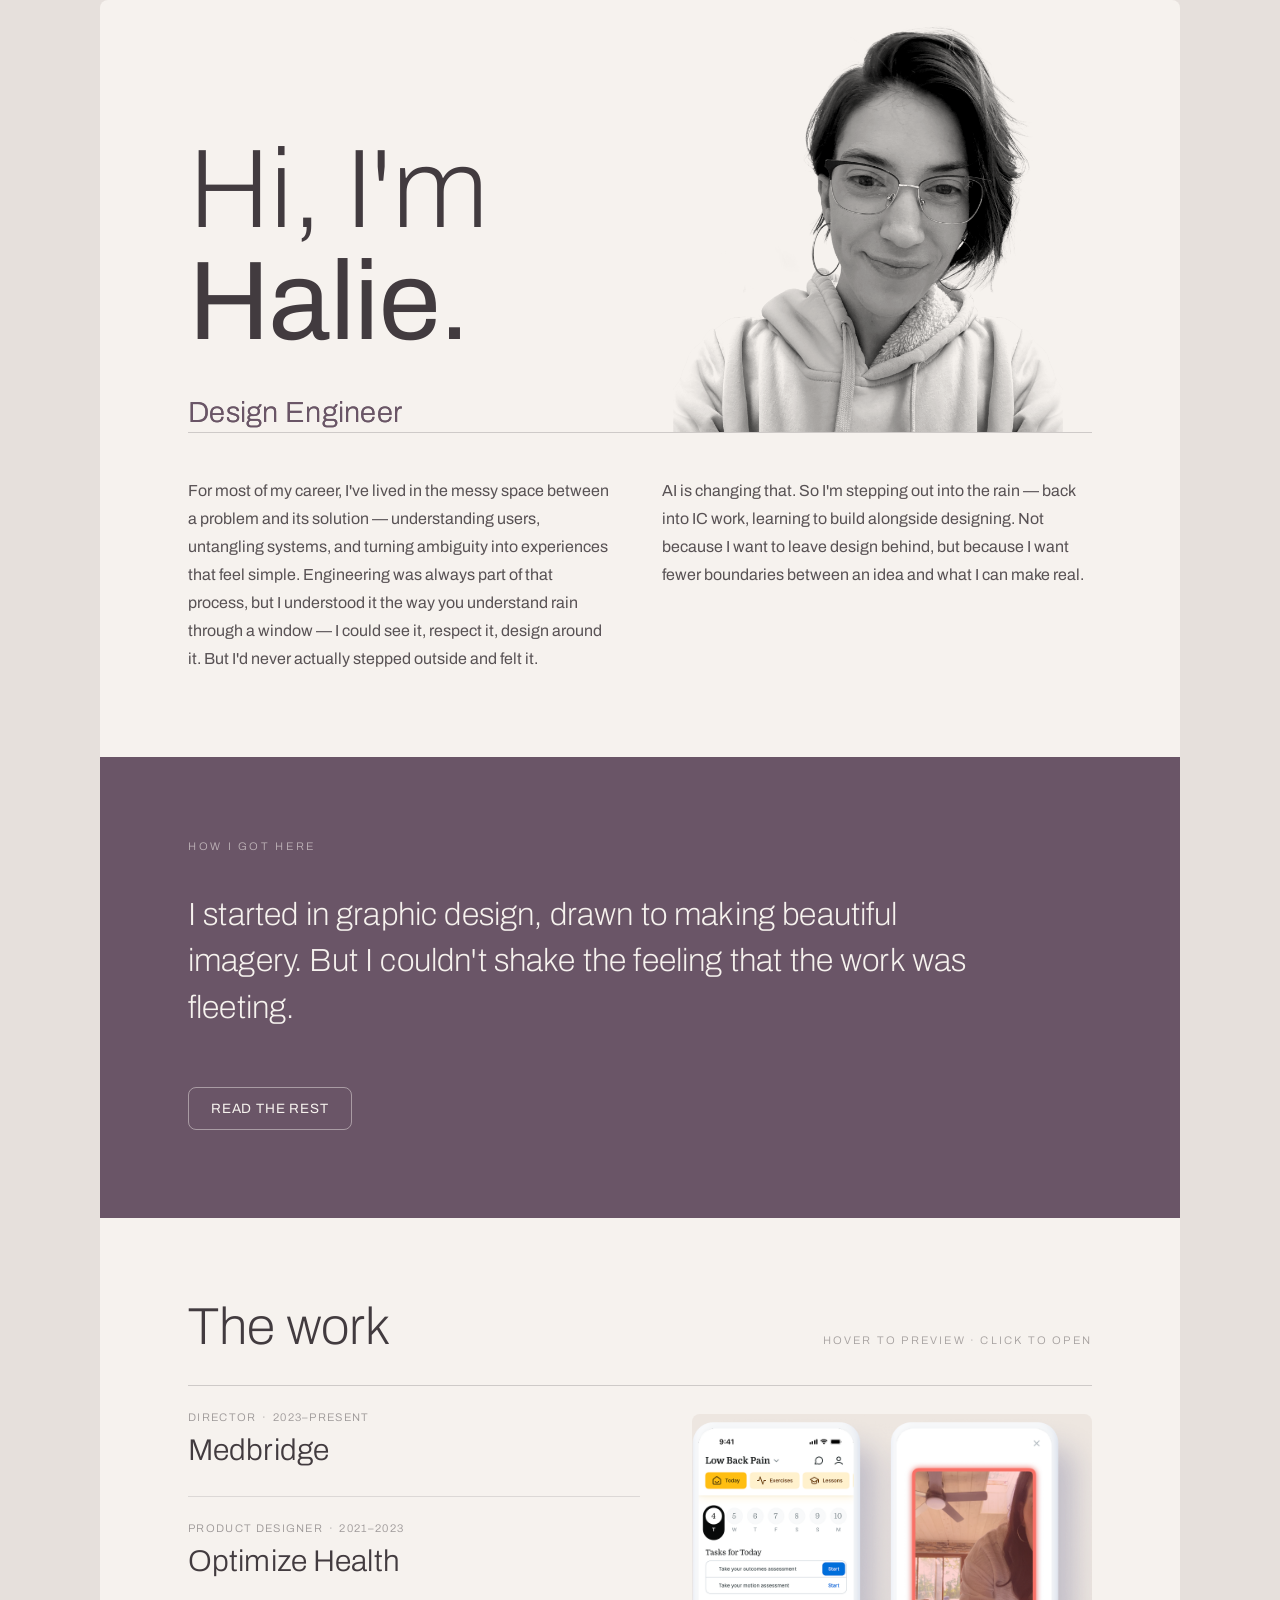
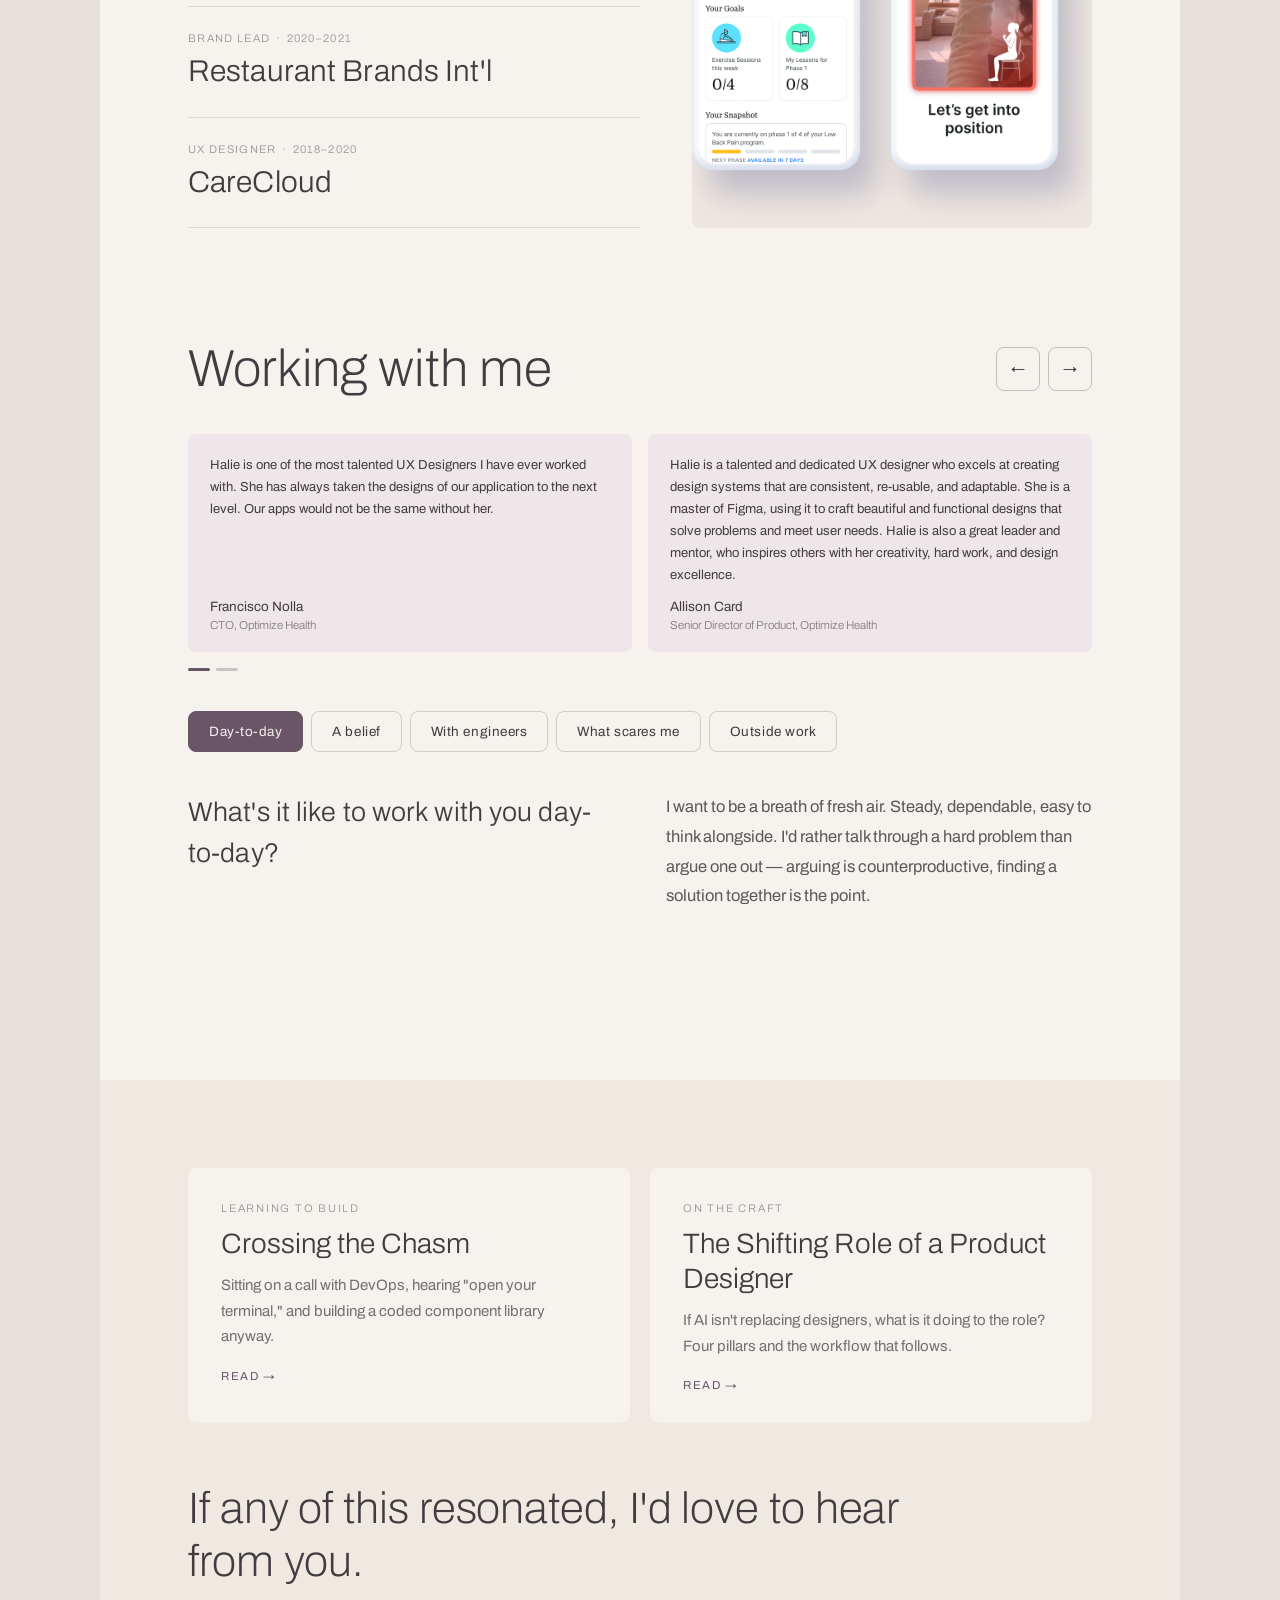
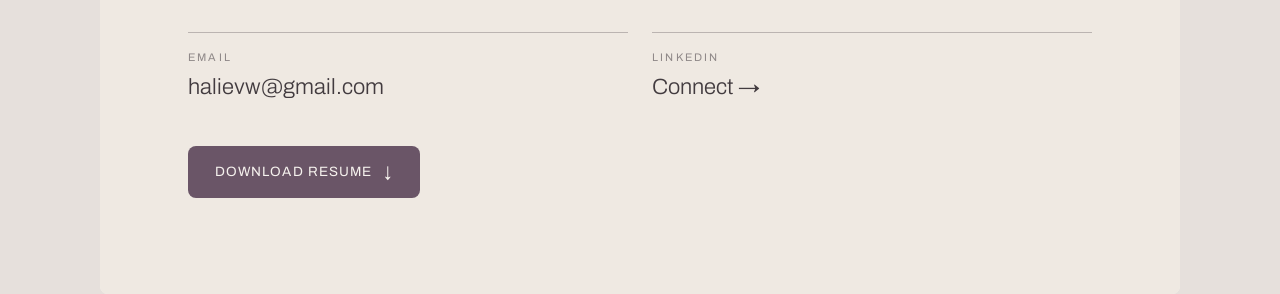
==== index.html @ 2b143201 "Break the work-row years onto their own line where the column is tight Between roughly 740px and 840" ====
<!DOCTYPE html>
<html lang="en">
<head>
<meta charset="utf-8">
<meta name="viewport" content="width=device-width, initial-scale=1">
<title>Halie — Product Designer</title>
<link rel="stylesheet" href="styles.css?v=202609011308">
<style>
@keyframes gSlice{0%{clip-path:inset(0 0 84% 0);transform:translateX(-5px)}20%{clip-path:inset(26% 0 52% 0);transform:translateX(6px)}40%{clip-path:inset(58% 0 20% 0);transform:translateX(-7px)}60%{clip-path:inset(10% 0 72% 0);transform:translateX(4px)}80%{clip-path:inset(76% 0 2% 0);transform:translateX(-3px)}100%{clip-path:inset(0 0 0 0);transform:none}}
@keyframes gGhostA{0%,100%{transform:translate(0,0);clip-path:inset(0 0 0 0)}25%{transform:translate(-4px,-2px);clip-path:inset(0 0 62% 0)}50%{transform:translate(3px,1px);clip-path:inset(44% 0 26% 0)}75%{transform:translate(-2px,2px);clip-path:inset(70% 0 0 0)}}
@keyframes gGhostB{0%,100%{transform:translate(0,0);clip-path:inset(0 0 0 0)}25%{transform:translate(4px,2px);clip-path:inset(56% 0 8% 0)}50%{transform:translate(-3px,-1px);clip-path:inset(6% 0 66% 0)}75%{transform:translate(2px,-2px);clip-path:inset(32% 0 40% 0)}}
@keyframes gFlick{0%,100%{opacity:1}40%{opacity:.45}52%{opacity:1}68%{opacity:.7}}

.glitch { position: relative; display: inline-block; font-size: 29px; line-height: 1.3; letter-spacing: .01em; font-weight: 300; color: var(--plum); }
.glitch .base { position: relative; z-index: 2; display: inline-block; }
.glitch .ghost {
  position: absolute; left: 0; top: 0; z-index: 1;
  pointer-events: none; mix-blend-mode: multiply; opacity: 0;
}
.glitch .ghost-a { color: #c4a7b6; }
.glitch .ghost-b { color: #93a49c; }
.glitch.on .base { animation: gSlice .26s steps(5, end) 3, gFlick .2s steps(3, end) 4; }
.glitch.on .ghost-a { opacity: .95; animation: gGhostA .16s steps(2, end) 5; }
.glitch.on .ghost-b { opacity: .9; animation: gGhostB .19s steps(2, end) 4; }

/* Gradient reveal. The mask is a tall strip: opaque down to (mask height
   − 200px), then feathering to transparent over its last 200px. It starts
   entirely above the box and slides down, so its trailing soft edge sweeps
   through the copy — the first line clears while the last is still dissolving.

   mask-image is never transitioned (it is a discrete property and would snap
   on frame one, collapsing this back to a plain fade). Only mask-position
   animates, in pixels — percentage offsets resolve against
   (box size − mask size), which is negative here and inverts the sweep.

   homepage.js sets mask-size and both mask-position endpoints from the
   measured content height, so max-height lands on the real height and the
   feather clears the last line exactly as the box stops growing. That
   measurement is what keeps this correct on mobile, where the same copy runs
   more than twice as tall. */
.collapse {
  overflow: hidden;
  max-height: 0;
  -webkit-mask-image: linear-gradient(180deg, #000 0px, #000 calc(100% - 200px), transparent 100%);
          mask-image: linear-gradient(180deg, #000 0px, #000 calc(100% - 200px), transparent 100%);
  -webkit-mask-repeat: no-repeat;
          mask-repeat: no-repeat;
  -webkit-mask-size: 100% 700px;
          mask-size: 100% 700px;
  -webkit-mask-position: 0 -700px;
          mask-position: 0 -700px;
  transition: max-height .45s cubic-bezier(.45, 0, .55, 1),
              -webkit-mask-position .45s cubic-bezier(.45, 0, .55, 1),
                      mask-position .45s cubic-bezier(.45, 0, .55, 1);
}
.collapse.open {
  transition: max-height .7s cubic-bezier(.45, 0, .55, 1),
              -webkit-mask-position .7s cubic-bezier(.45, 0, .55, 1),
                      mask-position .7s cubic-bezier(.45, 0, .55, 1);
}
@media (prefers-reduced-motion: reduce) {
  .collapse, .collapse.open { transition-duration: 1ms; }
}

/* ── Hero ──────────────────────────────────────────────────────────────── */
.hero {
  display: grid;
  grid-template-columns: 1fr 430px;
  gap: 40px;
  align-items: end;
  padding: 0 90px 0 var(--gutter);
}
.hero-copy { padding: 72px 0 0; }
.hero-title {
  margin: 0;
  font-size: 112px;
  line-height: 1;
  letter-spacing: -.005em;
  font-weight: 200;
  color: var(--charcoal);
}
.hero-title span { font-weight: 400; }
.hero-sub { margin: 36px 0 0; min-height: 38px; }
.hero-portrait { width: 100%; height: auto; mix-blend-mode: multiply; }

.gutter { padding: 0 var(--gutter); }

.intro-cols {
  display: grid;
  grid-template-columns: 1fr 1fr;
  gap: 48px;
  max-width: 900px;
  padding: 44px 0 84px;
}
.intro-cols p { margin: 0; font-size: 16px; line-height: 1.75; color: rgba(66, 59, 63, .88); }

/* ── Sections ──────────────────────────────────────────────────────────── */
.sect { padding: 80px var(--gutter) 88px; }
.sect--qa { padding: 24px var(--gutter) 88px; }

.panel-plum { background: var(--plum); padding: 84px var(--gutter) 88px; }
.eyebrow-light {
  font: 300 11px/1 Archivo, sans-serif;
  letter-spacing: .24em;
  text-transform: uppercase;
  color: rgba(246, 242, 238, .6);
  margin-bottom: 40px;
}
.panel-lede {
  margin: 0 0 30px; max-width: 25em;
  font-size: 32px; line-height: 1.45; letter-spacing: .005em;
  font-weight: 200; color: var(--oat);
}
.panel-body { margin: 0 0 18px; max-width: 44em; font-size: 16px; line-height: 1.8; color: rgba(246, 242, 238, .8); }
.panel-body:last-child { margin-bottom: 0; }

.btn-outline-light {
  margin-top: 26px; padding: 13px 22px; border-radius: var(--radius);
  background: transparent; border: 1px solid rgba(246, 242, 238, .45);
  color: var(--oat); cursor: pointer; font-family: Archivo, sans-serif;
  font-weight: 400; font-size: 13.5px; letter-spacing: .06em; text-transform: uppercase;
}
.btn-outline-light:hover { background: var(--oat); color: var(--plum); border-color: var(--oat); }

.h2 { margin: 0; font-size: 52px; line-height: 1.1; letter-spacing: -.002em; font-weight: 200; color: var(--charcoal); }
.sect-head { display: flex; align-items: baseline; justify-content: space-between; gap: 16px; margin-bottom: 10px; }
.sect-head--mb36 { margin-bottom: 36px; align-items: center; }
.hint { font: 300 11px/1 Archivo, sans-serif; letter-spacing: .2em; text-transform: uppercase; color: rgba(66, 59, 63, .45); }

/* ── The work ──────────────────────────────────────────────────────────── */
/* minmax(0, …) on both tracks so neither refuses to shrink. With a plain
   1fr the left column floors at its content's minimum and shoves the fixed
   400px preview past the right gutter at tablet widths. */
.work-grid { display: grid; grid-template-columns: minmax(0, 1fr) minmax(0, 400px); gap: 52px; align-items: stretch; }
.work-row {
  display: flex; flex-direction: column; align-items: flex-start; gap: 9px;
  padding: 26px 0; border-bottom: 1px solid rgba(66, 59, 63, .14); text-decoration: none;
  transition: background .18s ease;
}
/* The nudge moves the text, not the box. padding-left relayouts the row,
   which can rewrap a name, change the list height, resize the stretched
   preview panel and re-crop its cover background — so the image appears to
   jump when only the text was meant to slide. transform is painted, not
   laid out, so nothing downstream can move. */
.work-row:hover, .work-row:focus-visible {
  background: var(--rose); border-radius: 8px;
  /* The 14%-opacity hairline vanishes once it is drawn along the bottom of a
     rose-filled, rounded box, so hovering would silently delete a rule and
     break the list's rhythm. Darkened just enough to survive the tint. */
  border-bottom-color: rgba(66, 59, 63, .3);
}
.work-row .meta, .work-row .name { transition: transform .18s ease; }
.work-row:hover .meta, .work-row:hover .name,
.work-row:focus-visible .meta, .work-row:focus-visible .name { transform: translateX(14px); }
.work-row .name { font-size: 30px; line-height: 1.25; letter-spacing: .004em; font-weight: 300; color: var(--charcoal); }
.work-row .meta {
  font: 300 11px/1 Archivo, sans-serif; letter-spacing: .12em; text-transform: uppercase;
  color: rgba(66, 59, 63, .5); white-space: nowrap;
}
/* Drawn rather than typed, so the two halves can be split onto separate lines
   without a stray middot ending up on one of them. */
.work-row .yr::before { content: '·'; padding: 0 .5em; }
/* Each row carries its own thumbnail for mobile, where there is no room for
   a shared hover panel. Desktop keeps the panel and hides these. */
.work-thumb { display: none; }
.work-preview-wrap { margin-top: 28px; display: flex; }
#work-preview { width: 100%; flex: 1 1 auto; border-radius: var(--radius); background: #ede6e0 center/cover no-repeat; }


/* ── Working with me ───────────────────────────────────────────────────── */
.quote-grid { display: grid; grid-template-columns: 1fr 1fr; gap: 16px; align-items: stretch; }
.quote-card {
  margin: 0; background: var(--rose); border-radius: var(--radius);
  padding: 20px 22px 18px; display: flex; flex-direction: column; gap: 12px; min-height: 150px;
}
.quote-card blockquote { margin: 0; flex: 1 1 auto; font-size: 13px; line-height: 1.7; color: var(--charcoal); }
.quote-card .qname { font-size: 13.5px; line-height: 1.4; color: var(--charcoal); }
.quote-card .qrole { font: 300 11.5px/1.5 Archivo, sans-serif; color: rgba(66, 59, 63, .62); }
.dots { display: flex; gap: 6px; margin-top: 16px; }
.dot {
  position: relative;
  width: 22px; height: 3px; border: 0; border-radius: 2px; cursor: pointer; padding: 0;
  background: rgba(66, 59, 63, .25); transition: background .2s ease;
}
.dot[aria-selected="true"] { background: var(--plum); }
/* The dot reads as a 3px pill but has to be tappable, so the hit area is
   expanded to the 44pt minimum without changing what is drawn. */
.dot::after {
  content: ''; position: absolute; left: 0; right: 0;
  top: 50%; transform: translateY(-50%); height: 44px;
}

.pill {
  flex: none; white-space: nowrap;
  padding: 12px 20px; border-radius: var(--radius); cursor: pointer;
  font-family: Archivo, sans-serif; font-weight: 400; font-size: 13.5px; letter-spacing: .04em;
  border: 1px solid rgba(66, 59, 63, .2); background: transparent; color: var(--charcoal);
  transition: all .2s ease;
}
.pill[aria-selected="true"] { border-color: var(--plum); background: var(--plum); color: var(--oat); }
.pill-row { display: flex; flex-wrap: wrap; gap: 8px; margin-bottom: 40px; }

/* min-height holds the section steady as answers of different lengths swap
   in. Without align-content:start the auto rows absorb that slack by
   stretching, which pads a variable amount of empty space under the question
   — the shorter the question, the bigger the gap. Pinning both axes to start
   keeps the headline-to-copy distance at exactly the row gap and lets the
   leftover space collect at the bottom instead. */
.qa-grid {
  display: grid; grid-template-columns: 1fr 1fr; gap: 52px; min-height: 200px;
  align-content: start; align-items: start;
}
.qa-question { margin: 0; font-size: 27px; line-height: 1.5; letter-spacing: .004em; font-weight: 300; color: var(--charcoal); }
.qa-answer { margin: 0; font-size: 16.5px; line-height: 1.8; color: rgba(66, 59, 63, .85); }
.qa-note { margin: 18px 0 0; font: 300 10.5px/1.5 Archivo, sans-serif; letter-spacing: .1em; text-transform: uppercase; color: rgba(66, 59, 63, .4); }

/* Tablet and below: a single quote, full width. Wider cards mean fewer
   lines per quote, so the section keeps less vertical space. */
@media (max-width: 1024px) {
  .quote-grid { grid-template-columns: 1fr; gap: 0; }
  .quote-card--second { display: none; }
  .work-grid { gap: 32px; }
}

/* The band where the two-column layout is still on but the left column has
   run out of room. Measured: the widest meta is a 217px nowrap string, and
   the list column drops to 212px at 820px wide and 132px at 740px — so the
   role and years spill out under the preview panel. The years move to their
   own line, and the preview gives up some width so the names stop being
   squeezed into a ribbon. */
@media (max-width: 900px) {
  .work-grid { grid-template-columns: minmax(0, 1fr) minmax(0, 280px); }
  .work-row .meta { display: flex; flex-direction: column; gap: 5px; }
  .work-row .yr::before { content: none; }
  .work-row .name { font-size: 26px; }
}

/* ── Mobile — 390pt target ─────────────────────────────────────────────── */
@media (max-width: 720px) {
  /* Hero type sits above the portrait and overlaps its top edge. The overlap
     is load-bearing for this layout, not decoration — hence the explicit
     stacking order, without which the positioned portrait would paint over
     the static type. The portrait cancels the gutter so it can run 78% wide
     off the right edge, as the design has it. */
  .hero { display: block; padding: 40px var(--gutter) 0; }
  .hero-copy { padding: 0; position: relative; z-index: 2; pointer-events: none; }
  .hero-title { font-size: 52px; line-height: 1.02; }
  .hero-sub { margin: 20px 0 0; min-height: 26px; }
  .glitch { font-size: 20px; }
  .hero-portrait-wrap {
    position: relative; z-index: 1;
    margin: -56px calc(-1 * var(--gutter)) 0;
  }
  .hero-portrait { width: 78%; margin-left: auto; }

  .intro-cols { display: flex; flex-direction: column; gap: 18px; padding: 28px 0 48px; max-width: none; }
  .intro-cols p { font-size: 15.5px; }

  .sect { padding: 48px var(--gutter) 52px; }
  .sect--qa { padding: 24px var(--gutter) 52px; }

  .panel-plum { padding: 48px var(--gutter) 52px; }
  .eyebrow-light { font-size: 10.5px; margin-bottom: 26px; }
  .panel-lede { font-size: 23px; margin-bottom: 24px; max-width: none; }
  .panel-body { font-size: 15px; margin-bottom: 16px; max-width: none; }
  .btn-outline-light { width: 100%; min-height: 48px; margin-top: 22px; font-size: 13px; }

  .h2 { font-size: 34px; }
  .sect-head { margin-bottom: 24px; align-items: center; }
  .hint { display: none; }

  /* One column, and every row carries its own thumbnail instead of the
     shared hover panel — there is no hover on a phone. */
  .work-grid { display: block; }
  .work-preview-wrap { display: none; }
  .work-row {
    display: block; padding: 20px 0;
    border-top: 1px solid rgba(66, 59, 63, .14); border-bottom: 0;
  }
  .work-row:last-child { border-bottom: 1px solid rgba(66, 59, 63, .14); }
  .work-row:hover, .work-row:focus-visible { border-radius: 0; }
  .work-row:hover .meta, .work-row:hover .name,
  .work-row:focus-visible .meta, .work-row:focus-visible .name { transform: none; }
  /* Full width again here, so the single line fits and is tidier. */
  .work-row .meta { display: block; font-size: 10.5px; letter-spacing: .14em; margin-bottom: 8px; }
  .work-row .yr::before { content: '·'; padding: 0 .5em; }
  .work-row .name { display: block; font-size: 24px; line-height: 1.2; margin-bottom: 14px; }
  .work-thumb { display: block; width: 100%; height: 150px; object-fit: cover; border-radius: var(--radius); }
  .work-thumb--contain { object-fit: contain; background: var(--oat-banner); }

  /* Stacked in the footer; no carousel now that the section header and its
     arrow pair are gone. */

  /* One quote at a time, four dots. */
  .quote-grid { grid-template-columns: 1fr; gap: 0; }
  .quote-card { padding: 22px 22px 20px; min-height: 190px; gap: 14px; }
  .quote-card blockquote { font-size: 13.5px; line-height: 1.75; }
  .quote-card .qname { font-size: 14px; }
  .quote-card .qrole { font-size: 12px; }
  .dots { margin-top: 14px; margin-bottom: 34px; }
  .dot { width: 20px; }

  /* Pills scroll horizontally rather than wrapping. */
  .pill-row {
    flex-wrap: nowrap; overflow-x: auto; padding-bottom: 4px; margin-bottom: 28px;
    scrollbar-width: none; -ms-overflow-style: none;
  }
  .pill-row::-webkit-scrollbar { display: none; }
  .pill { min-height: 44px; padding: 12px 18px; font-size: 13px; }

  .qa-grid { grid-template-columns: 1fr; gap: 18px; min-height: 280px; }
  .qa-question { font-size: 21px; line-height: 1.4; }
  .qa-answer { font-size: 15.5px; }
}
</style>
</head>
<body>

<main class="page">

  <header class="hero">
    <div class="hero-copy">
      <h1 class="hero-title">Hi, I'm<br><span>Halie.</span></h1>
      <div class="hero-sub">
        <span class="glitch" id="glitch">
          <span class="base">Director of Product Design</span>
          <span class="ghost ghost-a" aria-hidden="true">Director of Product Design</span>
          <span class="ghost ghost-b" aria-hidden="true">Director of Product Design</span>
        </span>
      </div>
    </div>
    <div class="hero-portrait-wrap">
      <img class="hero-portrait" src="assets/halie-portrait.png" alt="Halie">
    </div>
  </header>

  <div class="gutter">
    <hr class="rule" style="background:rgba(66,59,63,.22)">
    <div class="intro-cols">
      <p>For most of my career, I've lived in the messy space between a problem and its solution — understanding users, untangling systems, and turning ambiguity into experiences that feel simple. Engineering was always part of that process, but I understood it the way you understand rain through a window — I could see it, respect it, design around it. But I'd never actually stepped outside and felt it.</p>
      <p>AI is changing that. So I'm stepping out into the rain — back into IC work, learning to build alongside designing. Not because I want to leave design behind, but because I want fewer boundaries between an idea and what I can make real.</p>
    </div>
  </div>

  <section class="panel-plum">
    <div class="eyebrow-light">How I got here</div>
    <p class="panel-lede">I started in graphic design, drawn to making beautiful imagery. But I couldn't shake the feeling that the work was fleeting.</p>
    <div class="collapse" id="bio-more">
      <p class="panel-body">Once it was seen, it was done. Beauty and trends came and went, and each piece served its purpose once and disappeared.</p>
      <p class="panel-body">Then I was hired as a UX designer at CareCloud, and I had no idea what I was doing. I'd been thrown into the deep end of something far more complex than I'd ever touched. Turns out, I was a good swimmer. Healthcare product design didn't feel fleeting — it felt like something I could actually build on, and I fell for it fast.</p>
      <p class="panel-body">From there: RBI, Optimize Health, and eventually Medbridge, where I stepped into management — not because I sought it out, but because someone believed I was ready before I did. Three and a half years later, I've got a small, mighty team. And for the last nine months, we've been figuring out what "design engineer" even means — building our own component library, shipping front-end code alongside engineering, closing the gap handoff usually creates.</p>
      <p class="panel-body">Which is what brought me back here. Ready to be an IC again, right as this shift is happening.</p>
    </div>
    <button id="bio-toggle" class="btn-outline-light" aria-expanded="false" aria-controls="bio-more">Read the rest</button>
  </section>

  <section class="sect">
    <div class="sect-head">
      <h2 class="h2">The work</h2>
      <span class="hint">hover to preview · click to open</span>
    </div>
    <hr class="rule" style="background:rgba(66,59,63,.22);margin:30px 0 0">
    <div class="work-grid">
      <!-- Reverse chronological — newest first — at every width. -->
      <div id="work-list">
        <a href="medbridge.html" class="work-row" data-work="3">
          <span class="meta"><span class="role">Director</span><span class="yr">2023–Present</span></span>
          <span class="name">Medbridge</span>
          <img class="work-thumb work-thumb--contain" src="uploads/assets-1787975245904-t1i7.png" alt="Medbridge Pathways mobile screens">
        </a>
        <a href="optimize-health.html" class="work-row" data-work="2">
          <span class="meta"><span class="role">Product Designer</span><span class="yr">2021–2023</span></span>
          <span class="name">Optimize Health</span>
          <img class="work-thumb" src="uploads/assets-1787975017498-jzsn.webp" alt="Optimize Health patient list on a laptop">
        </a>
        <a href="rbi.html" class="work-row" data-work="1">
          <span class="meta"><span class="role">Brand Lead</span><span class="yr">2020–2021</span></span>
          <span class="name">Restaurant Brands Int'l</span>
          <img class="work-thumb" src="uploads/assets-1787974993322-50lf.avif" alt="RBI brand app screens">
        </a>
        <a href="carecloud.html" class="work-row" data-work="0">
          <span class="meta"><span class="role">UX Designer</span><span class="yr">2018–2020</span></span>
          <span class="name">CareCloud</span>
          <img class="work-thumb" src="uploads/assets-1787974982619-ut64.webp" alt="CareCloud analytics dashboard on a tablet">
        </a>
      </div>
      <div class="work-preview-wrap">
        <div id="work-preview" role="img" aria-label="Selected work preview"></div>
      </div>
    </div>
  </section>


  <section class="sect--qa">
    <div class="sect-head sect-head--mb36">
      <h2 class="h2">Working with me</h2>
      <div style="display:flex;gap:8px;flex:none">
        <button class="arrow-btn" id="quote-prev" aria-label="Previous quote">&larr;</button>
        <button class="arrow-btn" id="quote-next" aria-label="Next quote">&rarr;</button>
      </div>
    </div>

    <div style="margin:0 0 40px">
      <div class="quote-grid">
        <figure class="quote-card">
          <blockquote data-quote-text="0"></blockquote>
          <figcaption>
            <div class="qname" data-quote-name="0"></div>
            <div class="qrole" data-quote-role="0"></div>
          </figcaption>
        </figure>
        <figure class="quote-card quote-card--second">
          <blockquote data-quote-text="1"></blockquote>
          <figcaption>
            <div class="qname" data-quote-name="1"></div>
            <div class="qrole" data-quote-role="1"></div>
          </figcaption>
        </figure>
      </div>
      <div class="dots" id="quote-dots"></div>
    </div>

    <div class="pill-row" id="qa-tabs" role="tablist">
      <button class="pill" role="tab" data-tab="0">Day-to-day</button>
      <button class="pill" role="tab" data-tab="1">A belief</button>
      <button class="pill" role="tab" data-tab="2">With engineers</button>
      <button class="pill" role="tab" data-tab="3">What scares me</button>
      <button class="pill" role="tab" data-tab="4">Outside work</button>
    </div>
    <div class="qa-grid">
      <p class="qa-question" id="qa-question"></p>
      <div>
        <p class="qa-answer" id="qa-answer"></p>
        <p class="qa-note" id="qa-note"></p>
      </div>
    </div>
  </section>

  <section class="contact">
    <div class="writing-grid">
      <a href="crossing-the-chasm.html" class="writing-card">
        <span class="kicker">Learning to build</span>
        <span class="title">Crossing the Chasm</span>
        <span class="summary">Sitting on a call with DevOps, hearing "open your terminal," and building a coded component library anyway.</span>
        <span class="more">Read &rarr;</span>
      </a>
      <a href="shifting-role.html" class="writing-card">
        <span class="kicker">On the craft</span>
        <span class="title">The Shifting Role of a Product Designer</span>
        <span class="summary">If AI isn't replacing designers, what is it doing to the role? Four pillars and the workflow that follows.</span>
        <span class="more">Read &rarr;</span>
      </a>
    </div>

    <h2>If any of this resonated, I'd love to hear from you.</h2>
    <div class="contact-grid">
      <a href="mailto:halievw@gmail.com" class="contact-item">
        <span class="label">Email</span>
        <span class="value">halievw@gmail.com</span>
      </a>
      <a href="#" class="contact-item">
        <span class="label">LinkedIn</span>
        <span class="value">Connect →</span>
      </a>
    </div>
    <div class="contact-actions">
      <a href="HalieStrike_Resume.pdf" class="btn btn-primary" download>Download resume <span style="font-size:15px">↓</span></a>
    </div>
  </section>

</main>

<script src="homepage.js?v=202609011308"></script>
</body>
</html>
---- styles.css ----
/* Halie — portfolio site shared styles.
   Palette: oat ground, plum, dusty rose, sage, warm charcoal copy. */

@import url('https://fonts.googleapis.com/css2?family=Archivo:wght@200;300;400;500&display=swap');

:root {
  --oat: #f6f2ee;
  --oat-page: #e6e0dc;
  --oat-banner: #efe9e2;
  --plum: #6a5567;
  --charcoal: #423b3f;
  --rose: #efe6e9;
  --sage: #93a49c;
  --rule: rgba(66, 59, 63, .18);
  --rule-strong: rgba(66, 59, 63, .3);
  --radius: 8px;

  /* Horizontal page gutter. Layout rules consume this as var(--gutter)
     rather than a literal, which is what lets the mobile breakpoint retune
     the whole page from one place — including from inline styles, since a
     custom property resolves at use time. */
  --gutter: 88px;

  /* Height of the pinned back bar on the case study pages. Anything else that
     sticks below it (the Medbridge workstream tabs) offsets by this. */
  --back-bar: 60px;
}

* { box-sizing: border-box; }

html, body { margin: 0; }

body {
  background: var(--oat-page);
  font-family: Archivo, system-ui, sans-serif;
  color: var(--charcoal);
}

a { color: var(--plum); }
a:hover { color: var(--charcoal); }

img { max-width: 100%; display: block; }

.page {
  max-width: 1080px;
  margin: 0 auto;
  background: var(--oat);
  border-radius: var(--radius);
  /* `clip` trims children to the rounded corners exactly like `hidden` does,
     but without making this a scroll container — which `hidden` does, and
     which silently disables position:sticky for everything inside. The
     `hidden` line stays as the fallback for browsers without `clip`; they
     lose the pinning, not the layout. */
  overflow: hidden;
  overflow: clip;
}

.page--narrow { max-width: 1000px; --gutter: 80px; }

.rule {
  height: 1px;
  background: var(--rule);
  border: 0;
  margin: 0;
}

.rule--strong { background: rgba(66, 59, 63, .2); }

/* — footer contact banner, shared by every page — */
.contact {
  background: var(--oat-banner);
  padding: 88px var(--gutter) 96px;
}

.contact h2 {
  margin: 0 0 44px;
  max-width: 17em;
  font-size: 44px;
  line-height: 1.2;
  letter-spacing: -.002em;
  font-weight: 200;
  color: var(--charcoal);
}

.contact-grid {
  display: grid;
  /* Two rows now that the phone number is gone. */
  grid-template-columns: repeat(2, 1fr);
  gap: 24px;
  margin-bottom: 44px;
}

.contact-item {
  display: flex;
  flex-direction: column;
  gap: 10px;
  padding-top: 18px;
  border-top: 1px solid var(--rule-strong);
  text-decoration: none;
}

.contact-item:hover { border-color: var(--plum); }

.contact-item .label {
  font: 400 11px Archivo, sans-serif;
  letter-spacing: .2em;
  text-transform: uppercase;
  color: rgba(66, 59, 63, .55);
}

.contact-item .value {
  font-size: 22px;
  line-height: 1.3;
  font-weight: 300;
  color: var(--charcoal);
}

.contact-actions {
  display: flex;
  flex-wrap: wrap;
  gap: 14px;
  align-items: center;
}

.btn {
  display: inline-flex;
  align-items: center;
  gap: 12px;
  padding: 17px 26px;
  border-radius: var(--radius);
  text-decoration: none;
  font-weight: 400;
  font-size: 13.5px;
  letter-spacing: .08em;
  text-transform: uppercase;
  cursor: pointer;
  border: 1px solid transparent;
  font-family: Archivo, sans-serif;
}

.btn-primary {
  background: var(--plum);
  color: var(--oat);
}
.btn-primary:hover { background: var(--charcoal); color: var(--oat); }

.btn-secondary {
  border-color: rgba(66, 59, 63, .45);
  color: var(--charcoal);
  background: transparent;
}
.btn-secondary:hover { background: var(--charcoal); color: var(--oat); border-color: var(--charcoal); }


/* — "Next" link block, shared by journal + case studies — */
.next-link {
  display: flex;
  flex-direction: column;
  gap: 8px;
  text-decoration: none;
  padding: 20px;
  margin: -20px -20px 32px;
  border-radius: var(--radius);
}
.next-link:hover { background: var(--rose); }
.next-link .eyebrow {
  font: 400 11.5px Archivo, sans-serif;
  letter-spacing: .18em;
  text-transform: uppercase;
  color: rgba(66, 59, 63, .55);
}
.next-link .title {
  font-size: 30px;
  line-height: 1.25;
  font-weight: 300;
  color: var(--charcoal);
}

/* — back link — */
.back-link {
  display: inline-flex;
  align-items: center;
  gap: 9px;
  font: 400 12px Archivo, sans-serif;
  letter-spacing: .14em;
  text-transform: uppercase;
  color: rgba(66, 59, 63, .6);
  text-decoration: none;
  padding: 9px 14px 9px 0;
  border-radius: var(--radius);
}
.back-link:hover { color: var(--plum); }

/* Pinned bar holding the back link, so the way out stays reachable the whole
   length of a long case study. The oat ground runs the full page width — the
   gutters are padding rather than the wrapper's margin — so copy passes
   underneath it cleanly, and the gradient below softens the cut-off. */
.back-bar {
  position: sticky;
  top: 0;
  z-index: 5;
  display: flex;
  align-items: center;
  min-height: var(--back-bar);
  padding: 0 var(--gutter);
  background: var(--oat);
}
.back-bar::after {
  content: '';
  position: absolute;
  left: 0;
  right: 0;
  top: 100%;
  height: 18px;
  background: linear-gradient(var(--oat), rgba(246, 242, 238, 0));
  pointer-events: none;
}

/* — placeholder image block (imagery not yet supplied) — */
.imgph {
  border-radius: var(--radius);
  background: repeating-linear-gradient(135deg, #ede4e6 0 8px, #e4d8dc 8px 16px);
  display: flex;
  align-items: flex-end;
  padding: 14px;
}
.imgph span {
  font: 400 10.5px/1.5 Archivo, sans-serif;
  letter-spacing: .1em;
  text-transform: uppercase;
  color: rgba(66, 59, 63, .55);
}

/* — horizontal scroller, shared by the pill rows and the writing carousel.
     Scrollbar hidden; scrolling is driven by touch or the arrow buttons. — */
.hs {
  display: flex;
  gap: 8px;
  overflow-x: auto;
  padding-bottom: 4px;
  scrollbar-width: none;
  -ms-overflow-style: none;
}
.hs::-webkit-scrollbar { display: none; }

/* — 44pt arrow control — */
.arrow-btn {
  width: 44px;
  height: 44px;
  flex: none;
  border-radius: var(--radius);
  border: 1px solid rgba(66, 59, 63, .28);
  background: transparent;
  color: var(--charcoal);
  cursor: pointer;
  font-family: Archivo, sans-serif;
  font-size: 14px;
  line-height: 1;
}
.arrow-btn:hover {
  background: var(--plum);
  color: var(--oat);
  border-color: var(--plum);
}

/* — image carousel. One shot at a time. The movement is native scroll snapping,
     so a phone swipes it for free and the arrows and dots drive the same
     mechanism. Descriptions are not printed under the frame — they travel with
     the image into the lightbox instead. — */
.carousel-track {
  display: flex;
  overflow-x: auto;
  scroll-snap-type: x mandatory;
  border-radius: var(--radius);
  scrollbar-width: none;
  -ms-overflow-style: none;
}
.carousel-track::-webkit-scrollbar { display: none; }

.carousel-slide {
  flex: 0 0 100%;
  margin: 0;
  scroll-snap-align: start;
  /* Contains the absolutely-positioned .sr-only caption. Without a positioned
     ancestor its containing block is the viewport, so it sits at its static
     position out in the scrolled part of the track but escapes the track's
     clipping — dragging the whole document sideways by three slide widths. */
  position: relative;
}
.carousel-slide img {
  width: 100%;
  height: auto;
  border-radius: var(--radius);
  border: 1px solid rgba(66, 59, 63, .12);
}

.carousel-controls {
  display: flex;
  align-items: center;
  justify-content: space-between;
  gap: 20px;
  margin-top: 20px;
}
.carousel-dots { display: flex; gap: 10px; }
.carousel-nav { display: flex; gap: 7px; flex: none; }

.carousel-dot {
  position: relative;
  width: 7px;
  height: 7px;
  padding: 0;
  border: 0;
  border-radius: 50%;
  background: rgba(66, 59, 63, .22);
  cursor: pointer;
  transition: background .2s ease;
}
.carousel-dot[aria-selected="true"] { background: var(--plum); }
/* A 44pt-tall target around a 7px dot, one pitch wide so neighbouring dots
   never steal each other's taps. */
.carousel-dot::after {
  content: '';
  position: absolute;
  left: 50%;
  top: 50%;
  width: 17px;
  height: 44px;
  transform: translate(-50%, -50%);
}

/* Reachable by screen readers and by the lightbox, never drawn on the page. */
.sr-only {
  position: absolute;
  width: 1px;
  height: 1px;
  margin: -1px;
  padding: 0;
  overflow: hidden;
  clip-path: inset(50%);
  white-space: nowrap;
}

/* — writing cards, at the top of the contact block on every page — */
.writing-grid { display: grid; grid-template-columns: 1fr 1fr; gap: 20px; margin-bottom: 60px; }
.writing-card {
  display: flex; flex-direction: column; align-items: flex-start; gap: 12px;
  padding: 34px 32px 30px;
  /* Oat, not the banner colour — these now sit on the banner and would
     otherwise disappear into it. */
  background: var(--oat);
  border: 1px solid transparent; border-radius: var(--radius); text-decoration: none;
}
.writing-card:hover { border-color: var(--plum); }
.writing-card .kicker { font: 300 11px/1 Archivo, sans-serif; letter-spacing: .16em; text-transform: uppercase; color: rgba(66, 59, 63, .5); }
.writing-card .title { font-size: 28px; line-height: 1.25; font-weight: 300; color: var(--charcoal); }
.writing-card .summary { font-size: 15px; line-height: 1.7; color: rgba(66, 59, 63, .72); }
.writing-card .more { margin-top: 8px; font: 400 11.5px Archivo, sans-serif; letter-spacing: .14em; text-transform: uppercase; color: var(--plum); }

/* The prototype leans on hover alone; keyboard users need the same signal. */
a:focus-visible,
button:focus-visible {
  outline: 2px solid var(--plum);
  outline-offset: 2px;
}

/* — image lightbox, on the case study pages — */
main img { cursor: zoom-in; }
/* The striped placeholder tiles are divs, not images, so they are unaffected. */

.lightbox {
  width: 90vw;
  height: 90vh;
  max-width: 90vw;
  max-height: 90vh;
  padding: 0;
  border: 0;
  border-radius: var(--radius);
  background: var(--oat);
  color: var(--charcoal);
  overflow: hidden;
}
/* Scoped to [open]. A closed <dialog> is hidden by the browser's own
   display:none; setting display on the bare class overrides that, leaving the
   dialog laid out over the page and swallowing every click even while closed. */
.lightbox[open] {
  /* Column so the image takes whatever height is left and the caption keeps
     its own row — overlaying it would veil the foot of the picture. */
  display: flex;
  flex-direction: column;
}
.lightbox::backdrop { background: rgba(66, 59, 63, .72); }

.lightbox .lightbox-img {
  flex: 1 1 auto;
  min-height: 0;
  width: 100%;
  object-fit: contain;
  cursor: default;
  padding: 56px 24px 12px;
}
.lightbox .lightbox-cap {
  flex: none;
  margin: 0;
  padding: 0 24px 22px;
  font: 400 13px/1.6 Archivo, sans-serif;
  color: rgba(66, 59, 63, .75);
  text-align: center;
}
.lightbox .lightbox-cap[hidden] { display: none; }

.lightbox .lightbox-close {
  position: absolute;
  top: 12px; right: 12px;
  width: 44px; height: 44px;
  display: flex; align-items: center; justify-content: center;
  border: 1px solid rgba(66, 59, 63, .28);
  border-radius: var(--radius);
  background: var(--oat);
  color: var(--charcoal);
  font: 400 22px/1 Archivo, sans-serif;
  cursor: pointer;
}
.lightbox .lightbox-close:hover {
  background: var(--plum); color: var(--oat); border-color: var(--plum);
}

@media (max-width: 720px) {
  .lightbox { width: 94vw; max-width: 94vw; }
  .lightbox .lightbox-img { padding: 56px 12px 12px; }
}

@media (max-width: 900px) {
  .page { border-radius: 0; }
}

/* ── Mobile — 390pt target ─────────────────────────────────────────────── */
@media (max-width: 720px) {
  /* Declared here, after .page--narrow sets its own 80px, because a media
     query adds no specificity — source order decides which one wins. */
  :root, .page--narrow { --gutter: 24px; }

  /* Shorter pinned bar — the 44px touch target still fits, and it gives less
     of a small screen over to chrome. */
  :root { --back-bar: 52px; }

  body { background: var(--oat); }
  .page { margin: 0 auto !important; }

  .contact { padding: 48px var(--gutter) 52px; }
  .contact h2 { font-size: 30px; line-height: 1.2; margin-bottom: 32px; max-width: none; }

  /* Contact links stack into ruled rows rather than three columns. */
  .contact-grid {
    grid-template-columns: 1fr;
    gap: 0;
    margin-bottom: 28px;
  }
  .contact-item { padding: 16px 0; gap: 6px; }
  .contact-item:last-child { border-bottom: 1px solid var(--rule-strong); }
  .contact-item .label { font-size: 10.5px; }
  .contact-item .value { font-size: 18px !important; }

  /* Buttons go full width and stack, at a 48px touch target. */
  .contact-actions { flex-direction: column; align-items: stretch; gap: 10px; }
  .btn { min-height: 48px; padding: 15px 22px; justify-content: flex-start; }
  .btn-primary { justify-content: space-between; }

  .next-link { margin-left: 0; margin-right: 0; padding: 20px 0; }
  .next-link .title { font-size: 26px !important; }

  .writing-grid { grid-template-columns: 1fr; gap: 14px; margin-bottom: 40px; }
  .writing-card { padding: 24px 22px; gap: 10px; }
  .writing-card .title { font-size: 22px; }
  .writing-card .summary { font-size: 14px; }
  .writing-card .more { font-size: 11px; margin-top: 4px; }

  .back-link { min-height: 44px; align-items: center; }
}
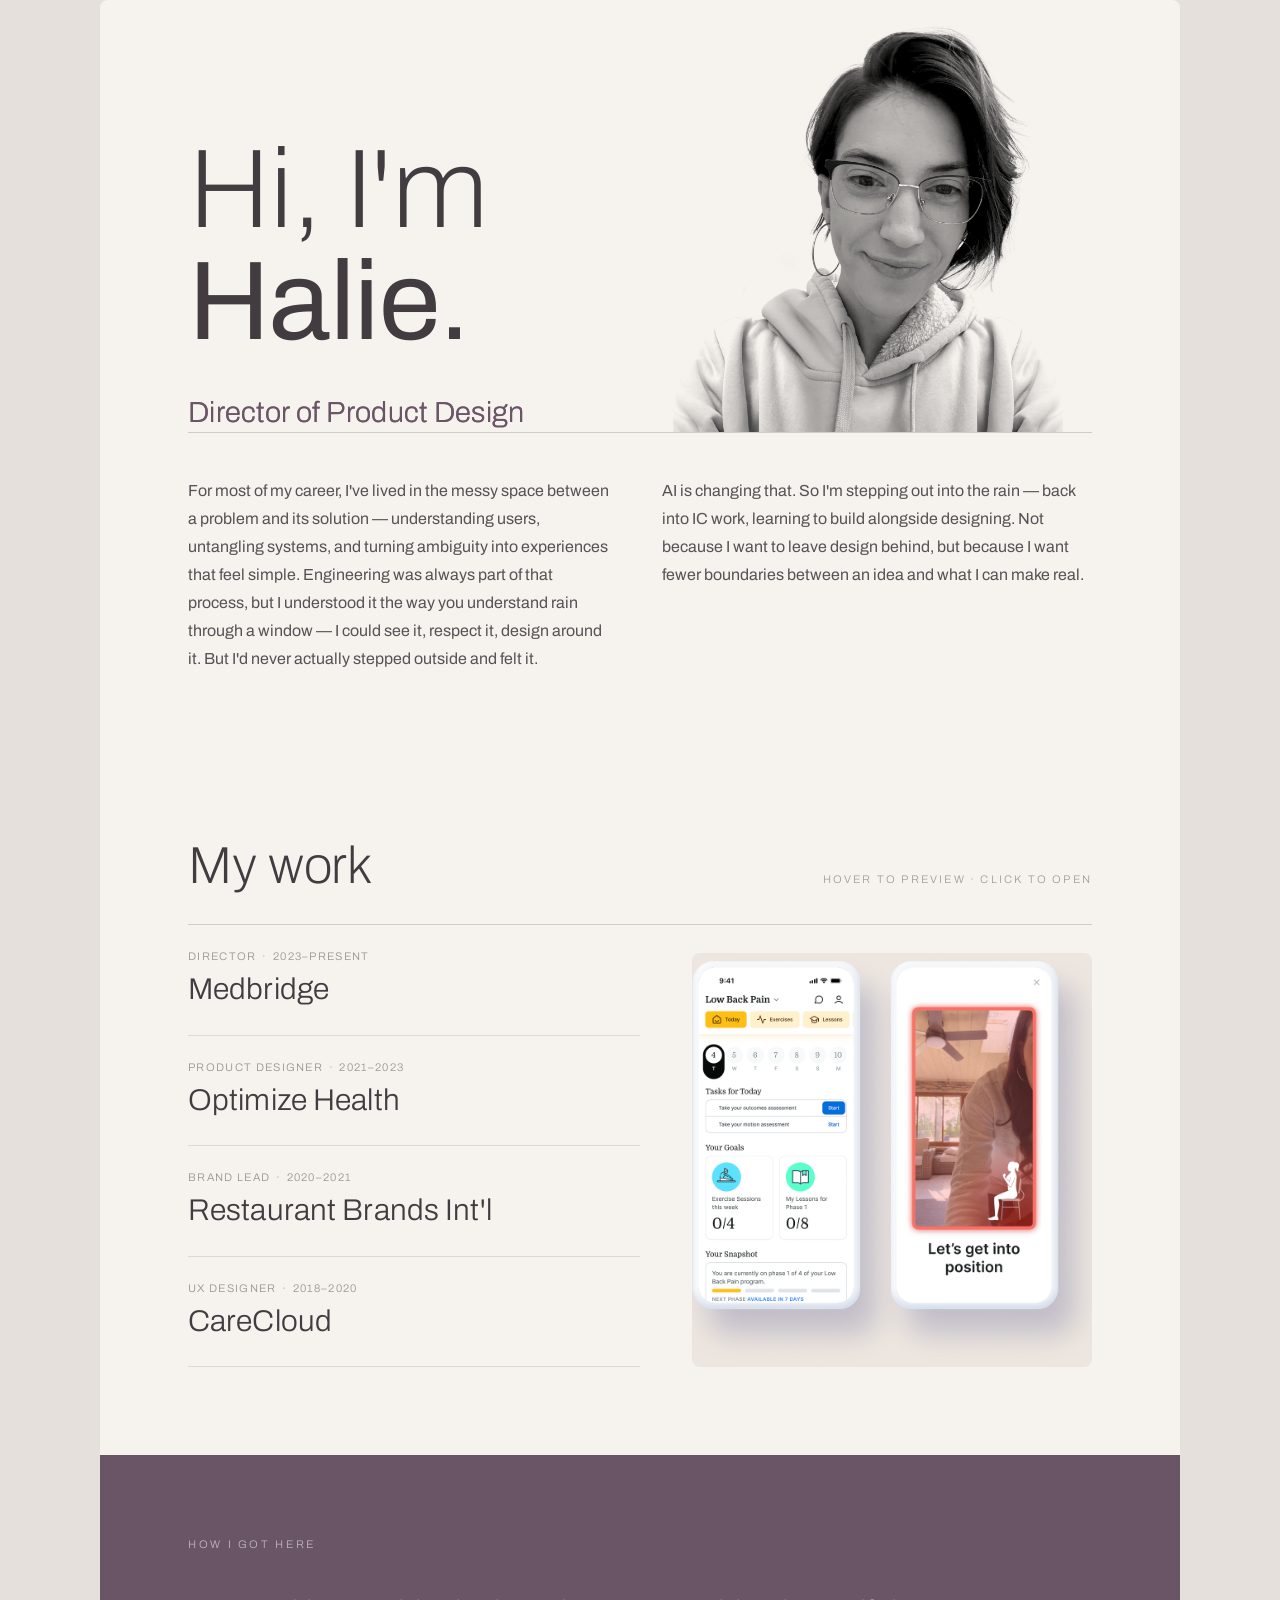
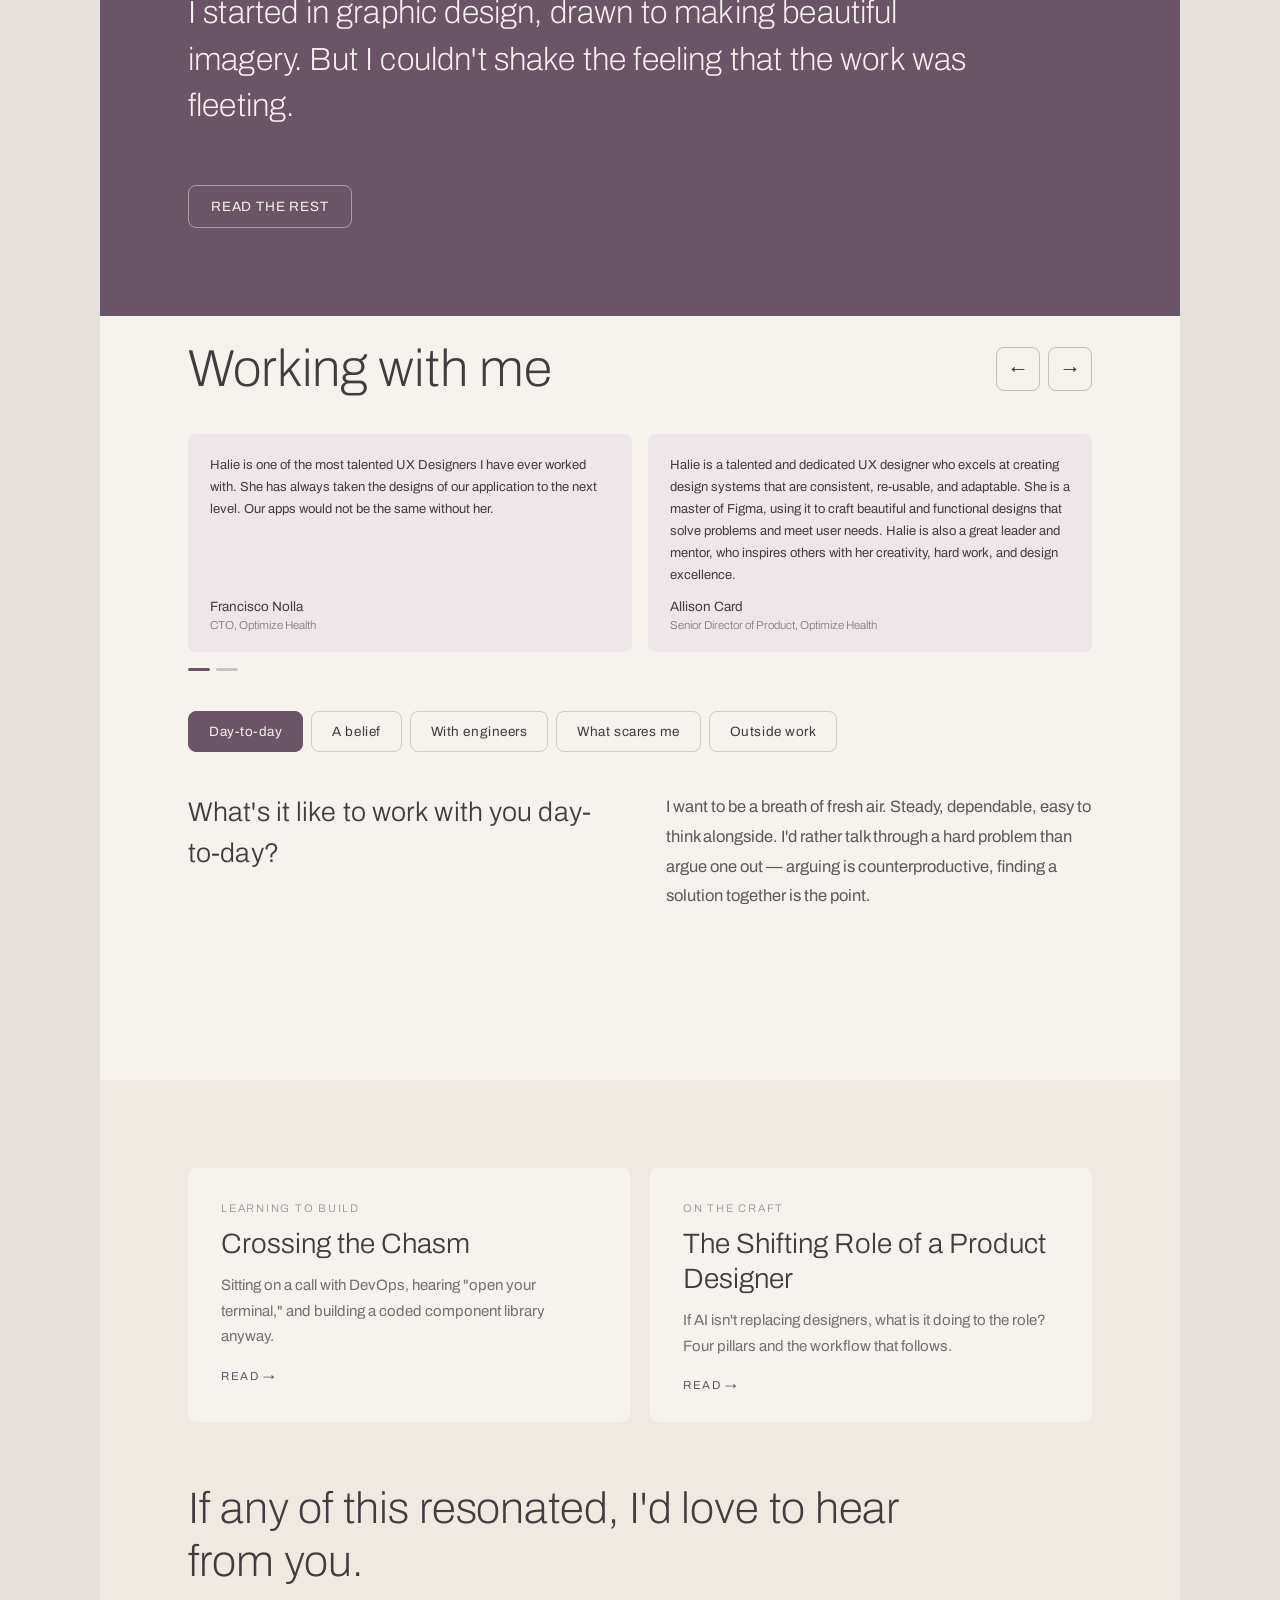
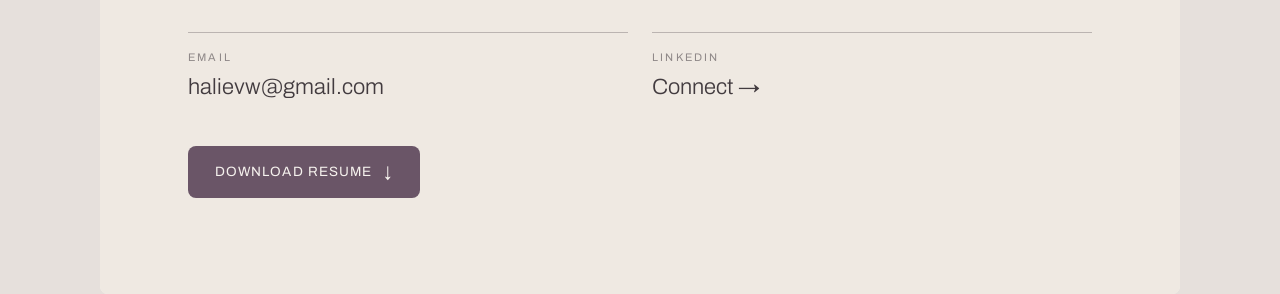
==== commit 1423ca4f: "Retitle the work section and move How I got here below it The homepage now reads: intro, My work, Ho" ====
--- a/index.html
+++ b/index.html
@@ -4,7 +4,7 @@
 <meta charset="utf-8">
 <meta name="viewport" content="width=device-width, initial-scale=1">
 <title>Halie — Product Designer</title>
-<link rel="stylesheet" href="styles.css?v=202609011308">
+<link rel="stylesheet" href="styles.css?v=202609011314">
 <style>
 @keyframes gSlice{0%{clip-path:inset(0 0 84% 0);transform:translateX(-5px)}20%{clip-path:inset(26% 0 52% 0);transform:translateX(6px)}40%{clip-path:inset(58% 0 20% 0);transform:translateX(-7px)}60%{clip-path:inset(10% 0 72% 0);transform:translateX(4px)}80%{clip-path:inset(76% 0 2% 0);transform:translateX(-3px)}100%{clip-path:inset(0 0 0 0);transform:none}}
 @keyframes gGhostA{0%,100%{transform:translate(0,0);clip-path:inset(0 0 0 0)}25%{transform:translate(-4px,-2px);clip-path:inset(0 0 62% 0)}50%{transform:translate(3px,1px);clip-path:inset(44% 0 26% 0)}75%{transform:translate(-2px,2px);clip-path:inset(70% 0 0 0)}}
@@ -342,21 +342,10 @@
     </div>
   </div>
 
-  <section class="panel-plum">
-    <div class="eyebrow-light">How I got here</div>
-    <p class="panel-lede">I started in graphic design, drawn to making beautiful imagery. But I couldn't shake the feeling that the work was fleeting.</p>
-    <div class="collapse" id="bio-more">
-      <p class="panel-body">Once it was seen, it was done. Beauty and trends came and went, and each piece served its purpose once and disappeared.</p>
-      <p class="panel-body">Then I was hired as a UX designer at CareCloud, and I had no idea what I was doing. I'd been thrown into the deep end of something far more complex than I'd ever touched. Turns out, I was a good swimmer. Healthcare product design didn't feel fleeting — it felt like something I could actually build on, and I fell for it fast.</p>
-      <p class="panel-body">From there: RBI, Optimize Health, and eventually Medbridge, where I stepped into management — not because I sought it out, but because someone believed I was ready before I did. Three and a half years later, I've got a small, mighty team. And for the last nine months, we've been figuring out what "design engineer" even means — building our own component library, shipping front-end code alongside engineering, closing the gap handoff usually creates.</p>
-      <p class="panel-body">Which is what brought me back here. Ready to be an IC again, right as this shift is happening.</p>
-    </div>
-    <button id="bio-toggle" class="btn-outline-light" aria-expanded="false" aria-controls="bio-more">Read the rest</button>
-  </section>
 
   <section class="sect">
     <div class="sect-head">
-      <h2 class="h2">The work</h2>
+      <h2 class="h2">My work</h2>
       <span class="hint">hover to preview · click to open</span>
     </div>
     <hr class="rule" style="background:rgba(66,59,63,.22);margin:30px 0 0">
@@ -390,6 +379,18 @@
     </div>
   </section>
 
+  <section class="panel-plum">
+    <div class="eyebrow-light">How I got here</div>
+    <p class="panel-lede">I started in graphic design, drawn to making beautiful imagery. But I couldn't shake the feeling that the work was fleeting.</p>
+    <div class="collapse" id="bio-more">
+      <p class="panel-body">Once it was seen, it was done. Beauty and trends came and went, and each piece served its purpose once and disappeared.</p>
+      <p class="panel-body">Then I was hired as a UX designer at CareCloud, and I had no idea what I was doing. I'd been thrown into the deep end of something far more complex than I'd ever touched. Turns out, I was a good swimmer. Healthcare product design didn't feel fleeting — it felt like something I could actually build on, and I fell for it fast.</p>
+      <p class="panel-body">From there: RBI, Optimize Health, and eventually Medbridge, where I stepped into management — not because I sought it out, but because someone believed I was ready before I did. Three and a half years later, I've got a small, mighty team. And for the last nine months, we've been figuring out what "design engineer" even means — building our own component library, shipping front-end code alongside engineering, closing the gap handoff usually creates.</p>
+      <p class="panel-body">Which is what brought me back here. Ready to be an IC again, right as this shift is happening.</p>
+    </div>
+    <button id="bio-toggle" class="btn-outline-light" aria-expanded="false" aria-controls="bio-more">Read the rest</button>
+  </section>
+
 
   <section class="sect--qa">
     <div class="sect-head sect-head--mb36">
@@ -470,6 +471,6 @@
 
 </main>
 
-<script src="homepage.js?v=202609011308"></script>
+<script src="homepage.js?v=202609011314"></script>
 </body>
 </html>
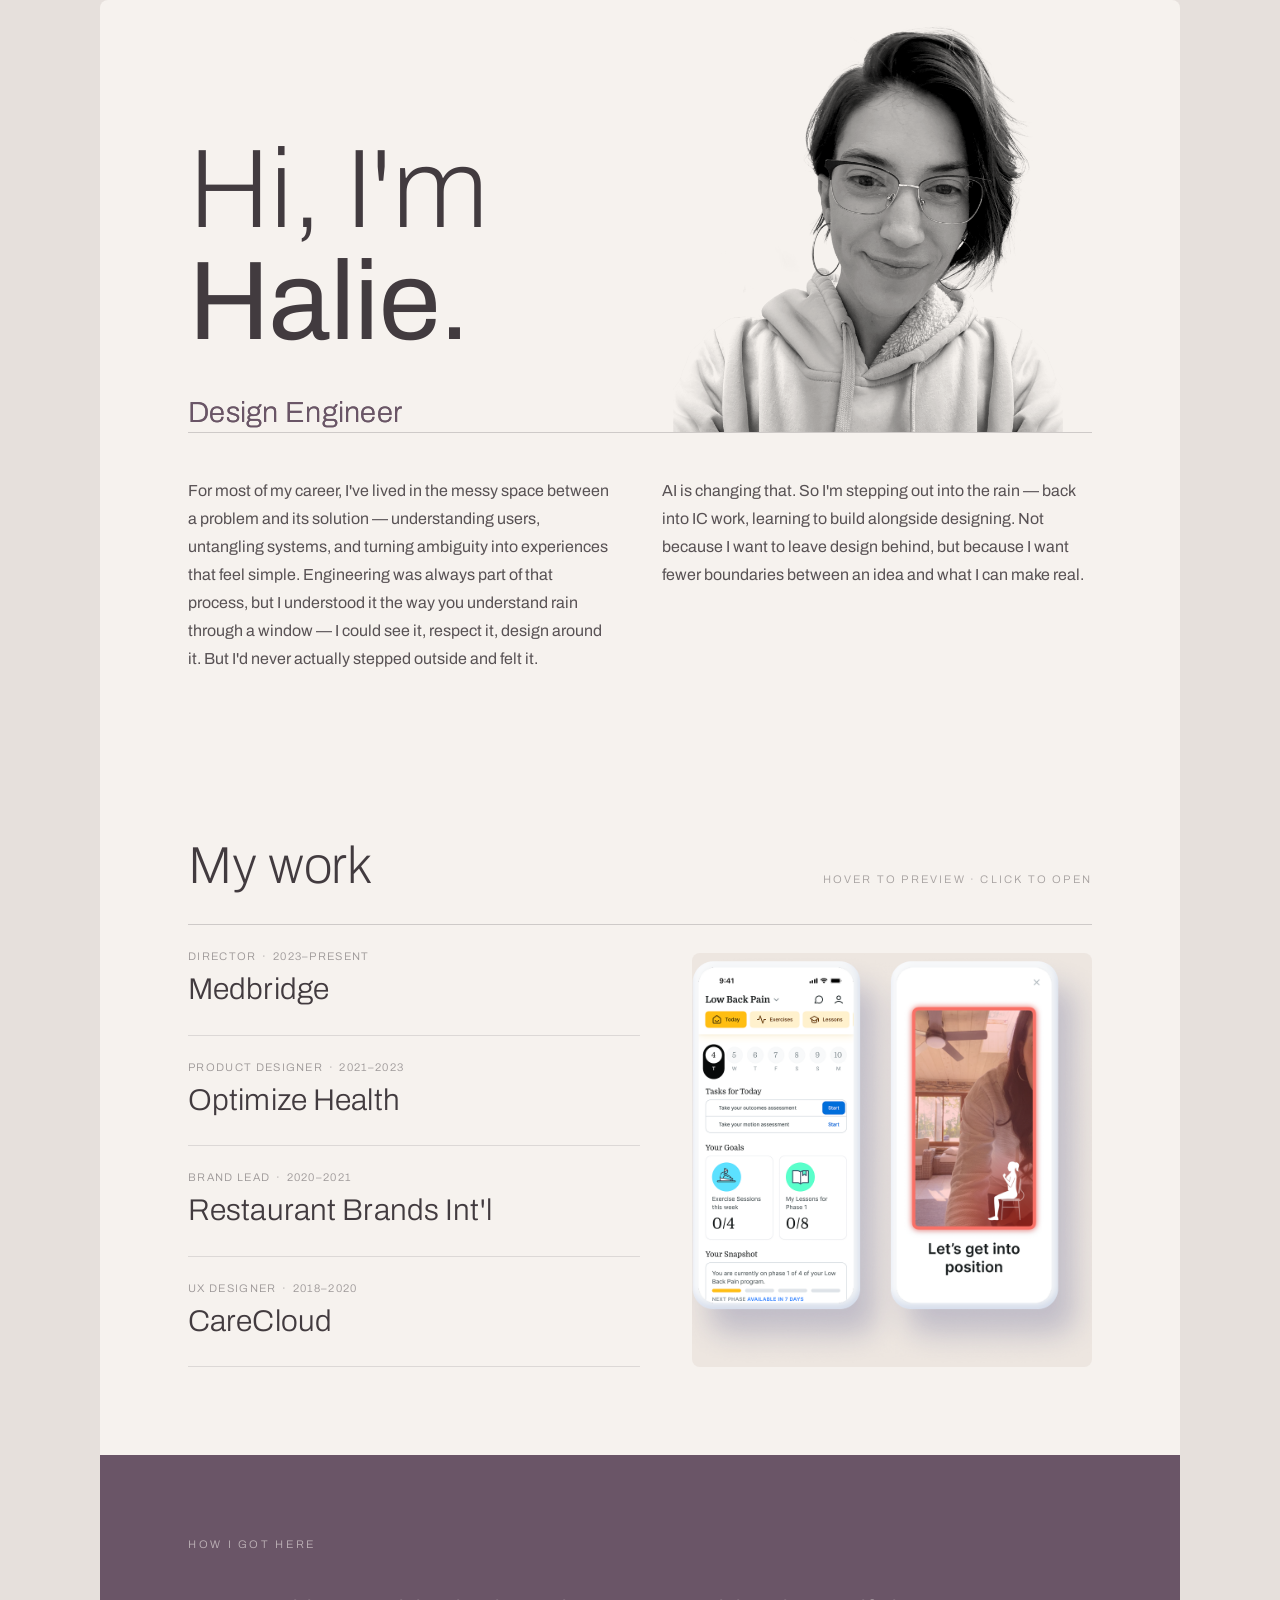
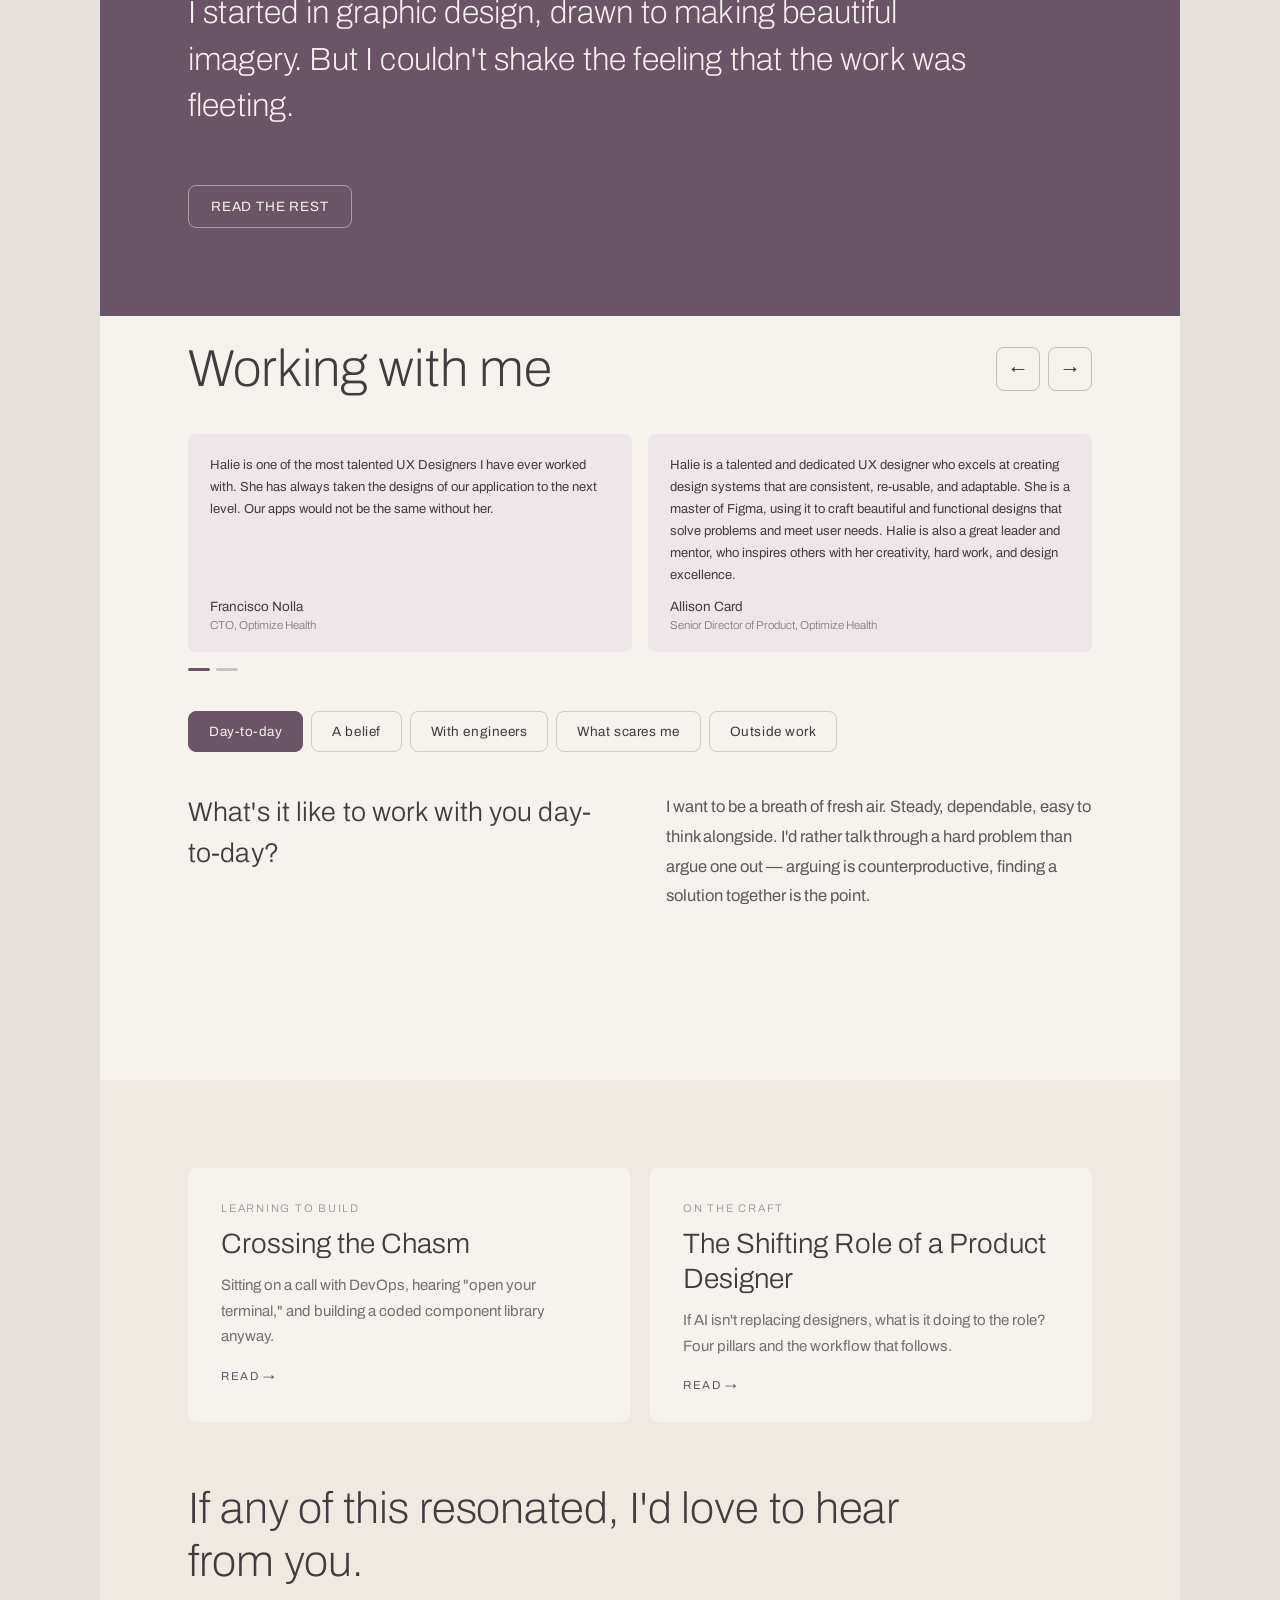
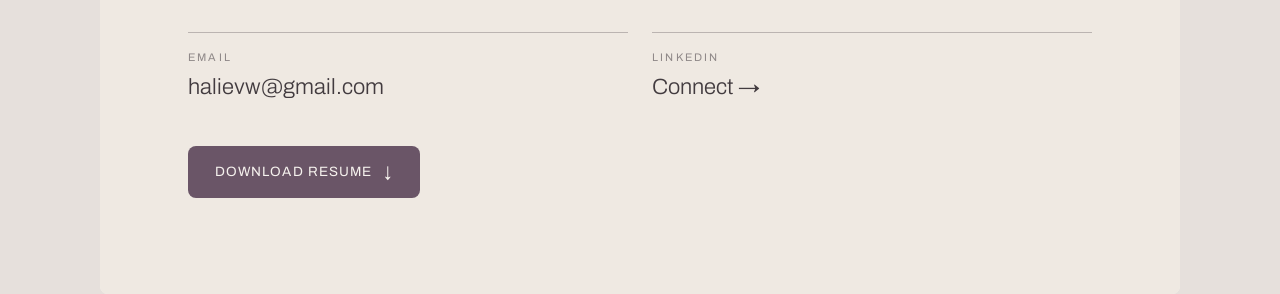
==== commit 81184075: "Point the footer LinkedIn link at the real profile Opens in its own tab, with rel=noopener noreferre" ====
--- a/index.html
+++ b/index.html
@@ -4,7 +4,7 @@
 <meta charset="utf-8">
 <meta name="viewport" content="width=device-width, initial-scale=1">
 <title>Halie — Product Designer</title>
-<link rel="stylesheet" href="styles.css?v=202609011314">
+<link rel="stylesheet" href="styles.css?v=202609011354">
 <style>
 @keyframes gSlice{0%{clip-path:inset(0 0 84% 0);transform:translateX(-5px)}20%{clip-path:inset(26% 0 52% 0);transform:translateX(6px)}40%{clip-path:inset(58% 0 20% 0);transform:translateX(-7px)}60%{clip-path:inset(10% 0 72% 0);transform:translateX(4px)}80%{clip-path:inset(76% 0 2% 0);transform:translateX(-3px)}100%{clip-path:inset(0 0 0 0);transform:none}}
 @keyframes gGhostA{0%,100%{transform:translate(0,0);clip-path:inset(0 0 0 0)}25%{transform:translate(-4px,-2px);clip-path:inset(0 0 62% 0)}50%{transform:translate(3px,1px);clip-path:inset(44% 0 26% 0)}75%{transform:translate(-2px,2px);clip-path:inset(70% 0 0 0)}}
@@ -459,7 +459,7 @@
         <span class="label">Email</span>
         <span class="value">halievw@gmail.com</span>
       </a>
-      <a href="#" class="contact-item">
+      <a href="https://www.linkedin.com/in/haliestrike/" class="contact-item" target="_blank" rel="noopener noreferrer">
         <span class="label">LinkedIn</span>
         <span class="value">Connect →</span>
       </a>
@@ -471,6 +471,6 @@
 
 </main>
 
-<script src="homepage.js?v=202609011314"></script>
+<script src="homepage.js?v=202609011354"></script>
 </body>
 </html>
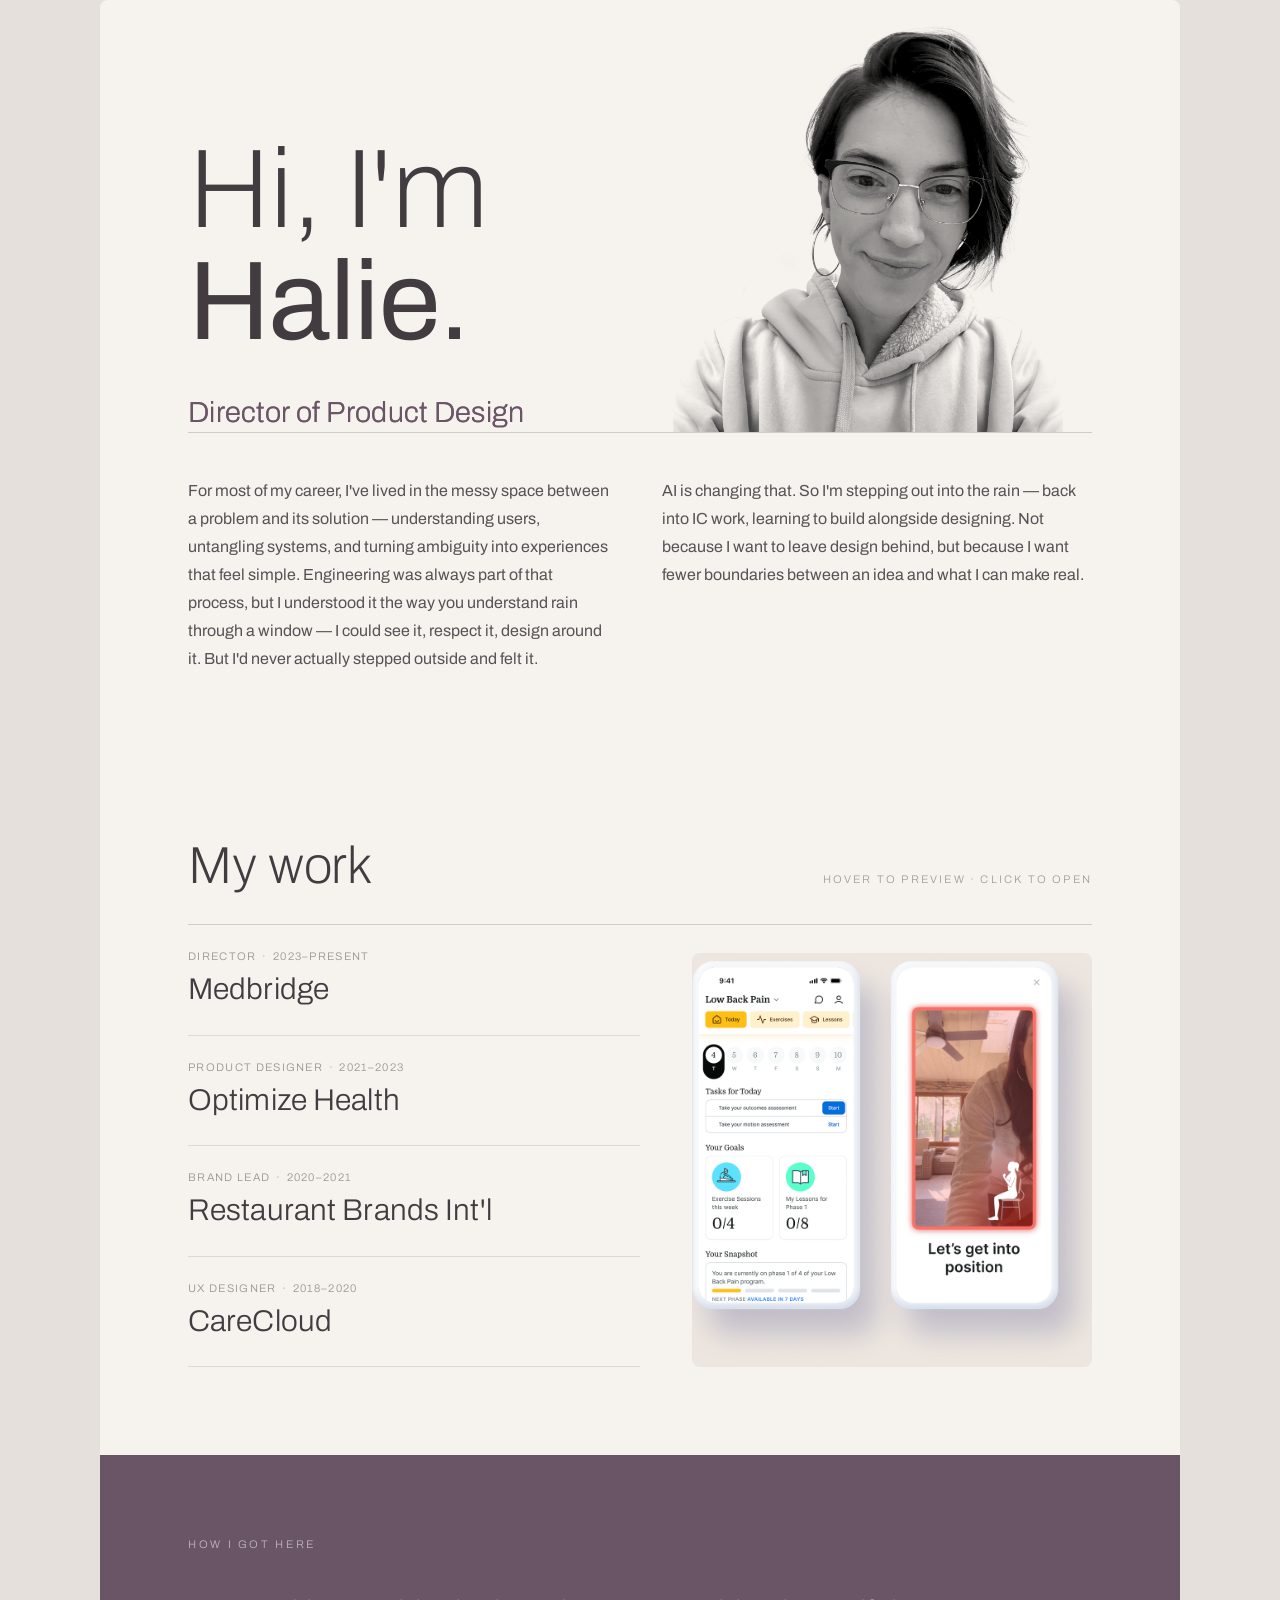
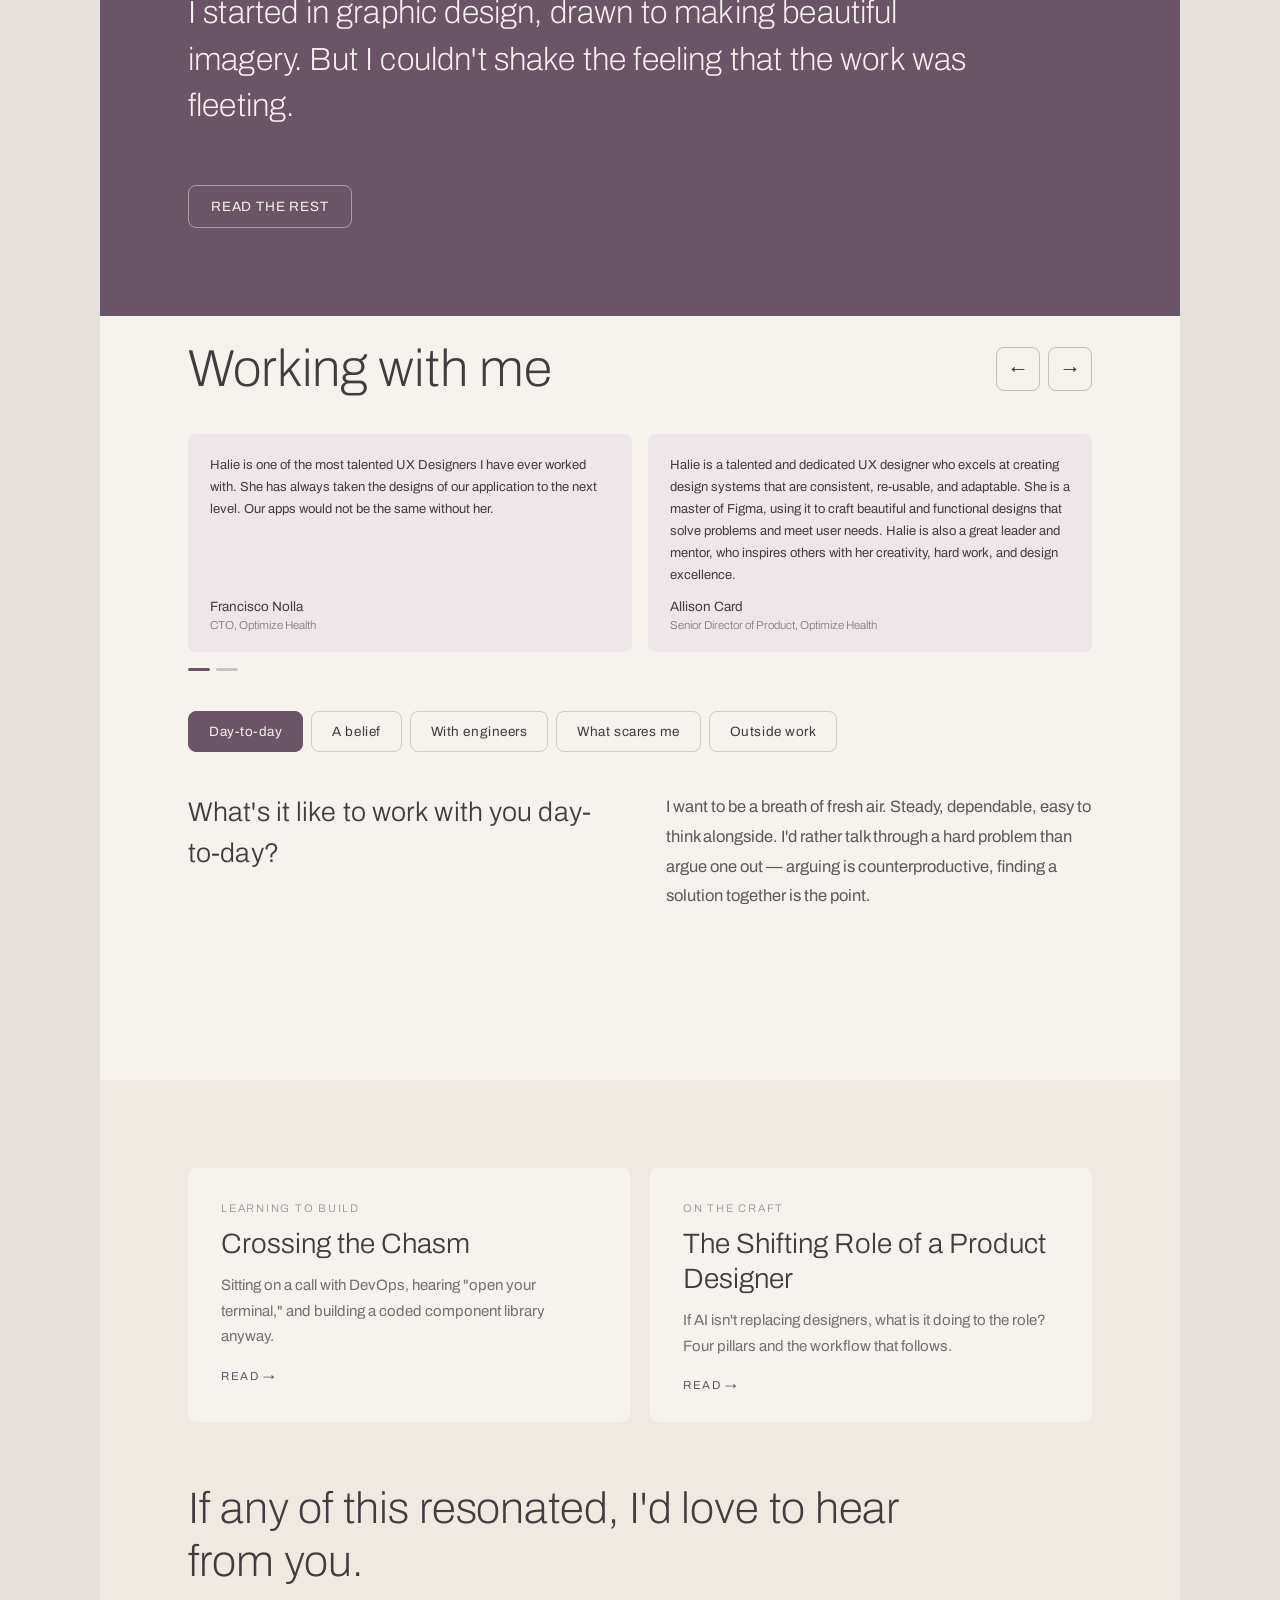
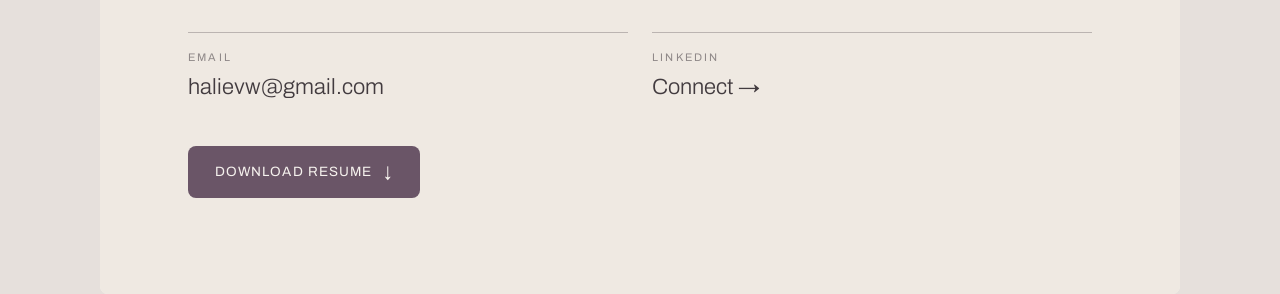
==== commit ae4044e0: "Prefill the contact email subject with Let's Connect The apostrophe is U+2019, so the subject is per" ====
--- a/index.html
+++ b/index.html
@@ -4,7 +4,7 @@
 <meta charset="utf-8">
 <meta name="viewport" content="width=device-width, initial-scale=1">
 <title>Halie — Product Designer</title>
-<link rel="stylesheet" href="styles.css?v=202609011354">
+<link rel="stylesheet" href="styles.css?v=202609011406">
 <style>
 @keyframes gSlice{0%{clip-path:inset(0 0 84% 0);transform:translateX(-5px)}20%{clip-path:inset(26% 0 52% 0);transform:translateX(6px)}40%{clip-path:inset(58% 0 20% 0);transform:translateX(-7px)}60%{clip-path:inset(10% 0 72% 0);transform:translateX(4px)}80%{clip-path:inset(76% 0 2% 0);transform:translateX(-3px)}100%{clip-path:inset(0 0 0 0);transform:none}}
 @keyframes gGhostA{0%,100%{transform:translate(0,0);clip-path:inset(0 0 0 0)}25%{transform:translate(-4px,-2px);clip-path:inset(0 0 62% 0)}50%{transform:translate(3px,1px);clip-path:inset(44% 0 26% 0)}75%{transform:translate(-2px,2px);clip-path:inset(70% 0 0 0)}}
@@ -455,7 +455,7 @@
 
     <h2>If any of this resonated, I'd love to hear from you.</h2>
     <div class="contact-grid">
-      <a href="mailto:halievw@gmail.com" class="contact-item">
+      <a href="mailto:halievw@gmail.com?subject=Let%E2%80%99s%20Connect" class="contact-item">
         <span class="label">Email</span>
         <span class="value">halievw@gmail.com</span>
       </a>
@@ -471,6 +471,6 @@
 
 </main>
 
-<script src="homepage.js?v=202609011354"></script>
+<script src="homepage.js?v=202609011406"></script>
 </body>
 </html>
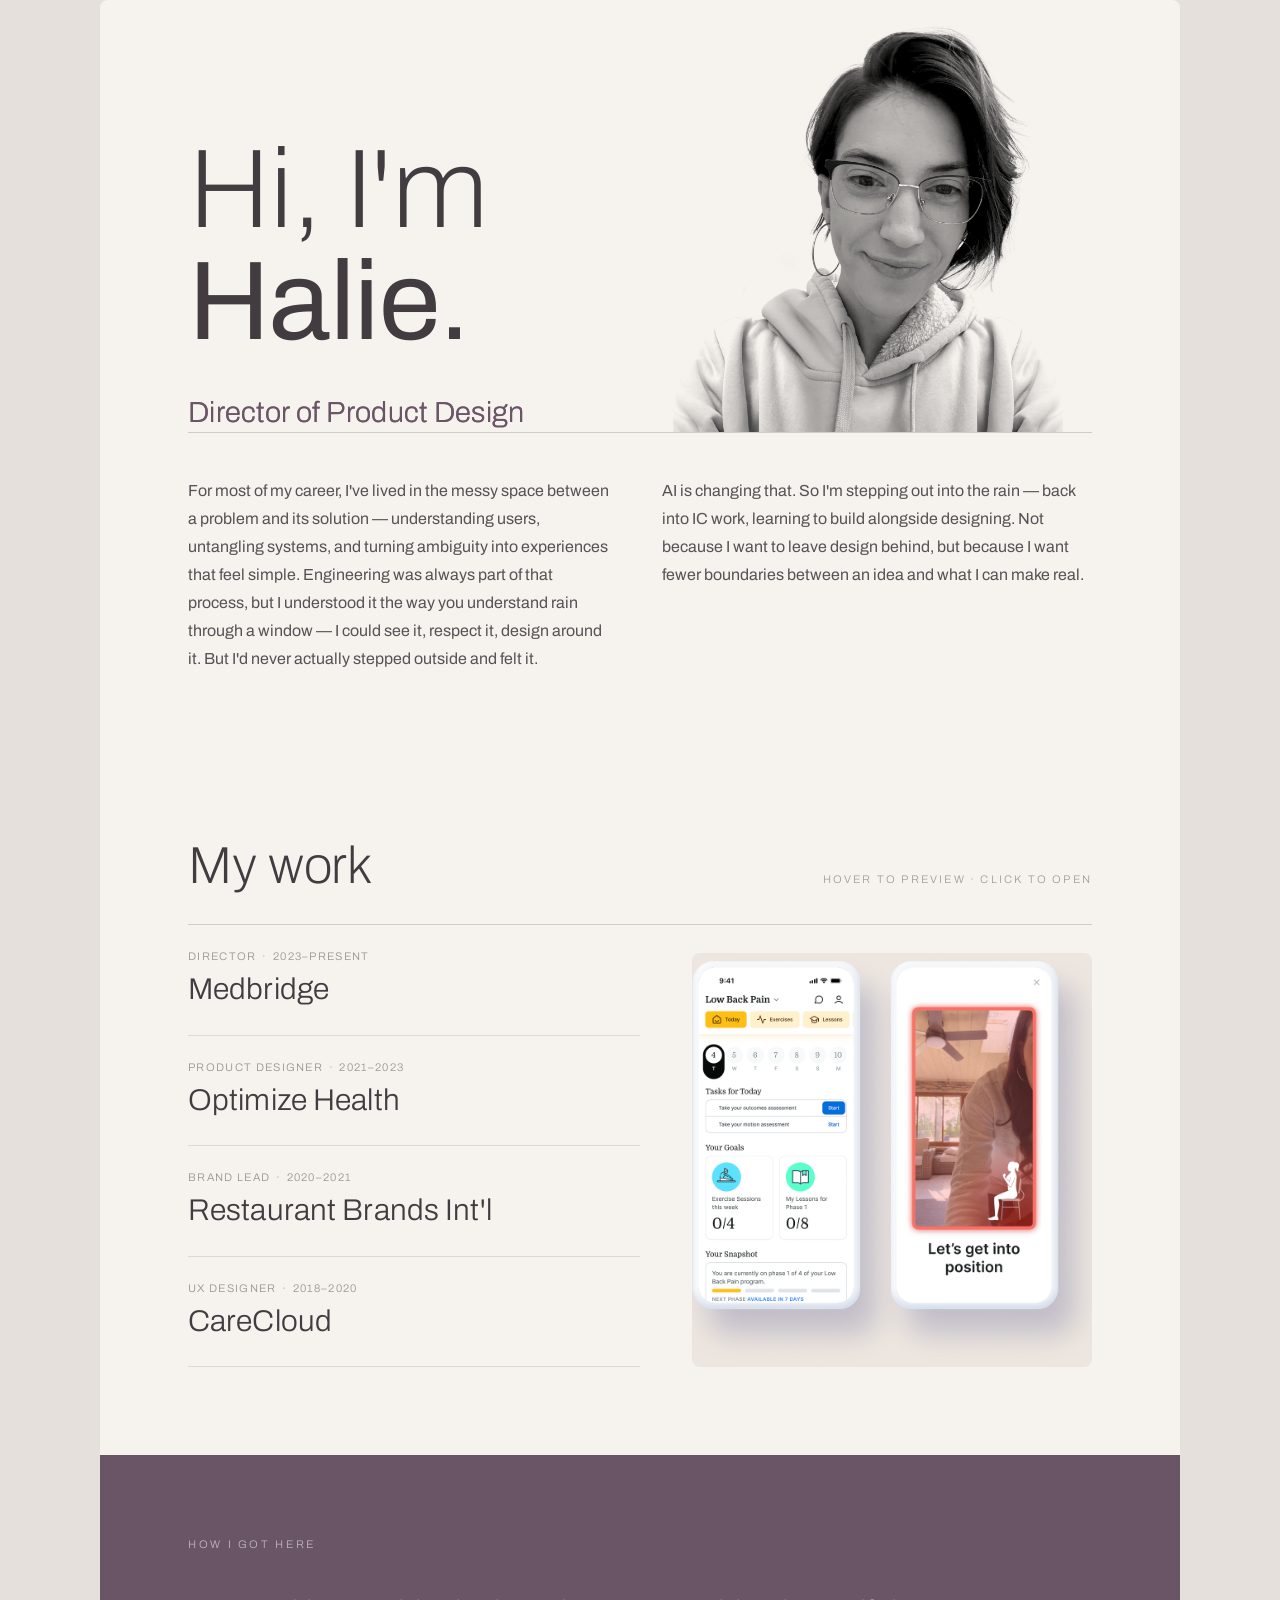
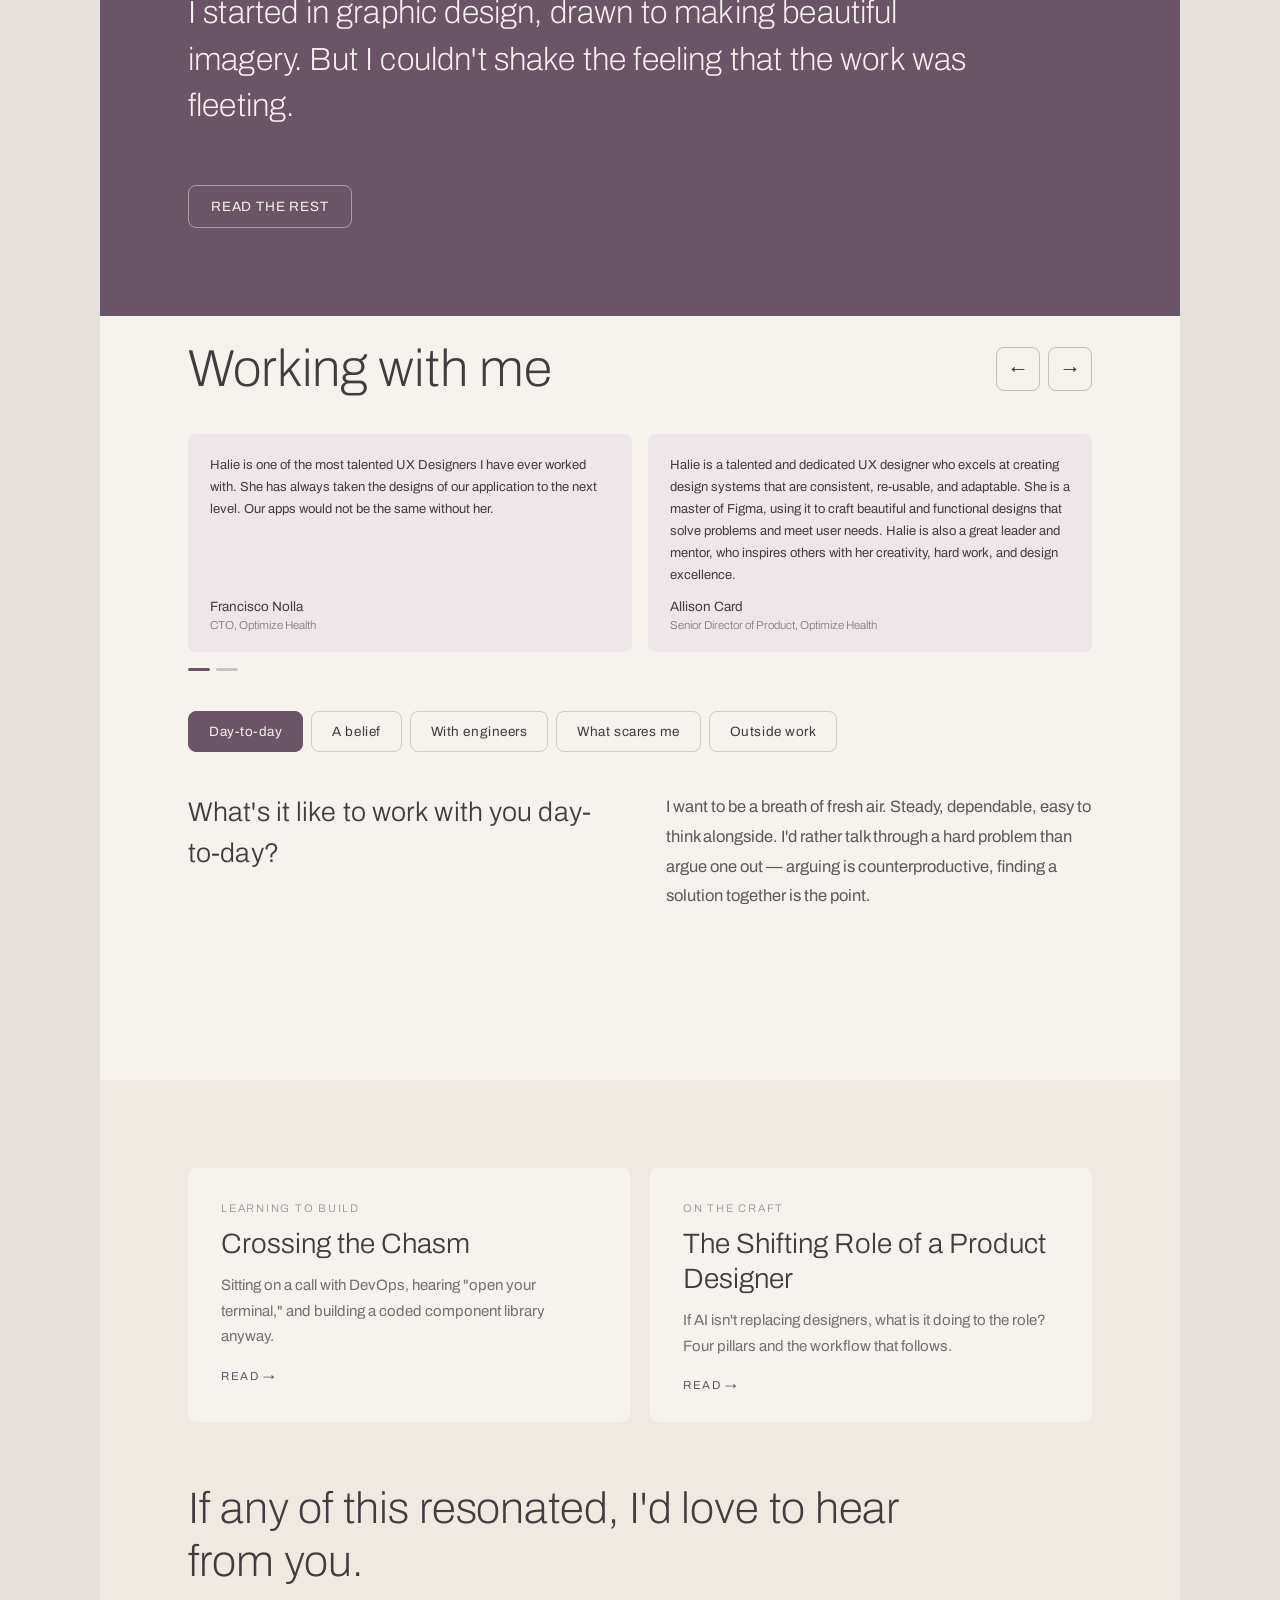
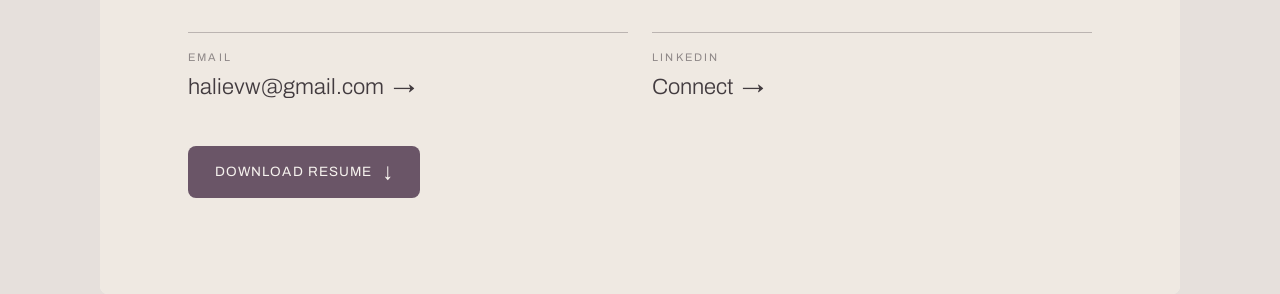
==== commit 2b2bf0fd: "Arrow on both contact rows, and a hover shadow on images site-wide The arrow moves from typed text i" ====
--- a/index.html
+++ b/index.html
@@ -4,7 +4,7 @@
 <meta charset="utf-8">
 <meta name="viewport" content="width=device-width, initial-scale=1">
 <title>Halie — Product Designer</title>
-<link rel="stylesheet" href="styles.css?v=202609011406">
+<link rel="stylesheet" href="styles.css?v=202609011415">
 <style>
 @keyframes gSlice{0%{clip-path:inset(0 0 84% 0);transform:translateX(-5px)}20%{clip-path:inset(26% 0 52% 0);transform:translateX(6px)}40%{clip-path:inset(58% 0 20% 0);transform:translateX(-7px)}60%{clip-path:inset(10% 0 72% 0);transform:translateX(4px)}80%{clip-path:inset(76% 0 2% 0);transform:translateX(-3px)}100%{clip-path:inset(0 0 0 0);transform:none}}
 @keyframes gGhostA{0%,100%{transform:translate(0,0);clip-path:inset(0 0 0 0)}25%{transform:translate(-4px,-2px);clip-path:inset(0 0 62% 0)}50%{transform:translate(3px,1px);clip-path:inset(44% 0 26% 0)}75%{transform:translate(-2px,2px);clip-path:inset(70% 0 0 0)}}
@@ -461,7 +461,7 @@
       </a>
       <a href="https://www.linkedin.com/in/haliestrike/" class="contact-item" target="_blank" rel="noopener noreferrer">
         <span class="label">LinkedIn</span>
-        <span class="value">Connect →</span>
+        <span class="value">Connect</span>
       </a>
     </div>
     <div class="contact-actions">
@@ -471,6 +471,6 @@
 
 </main>
 
-<script src="homepage.js?v=202609011406"></script>
+<script src="homepage.js?v=202609011415"></script>
 </body>
 </html>
--- a/styles.css
+++ b/styles.css
@@ -115,6 +115,17 @@
   color: var(--charcoal);
 }
 
+/* Both rows are links, so both carry the arrow that says so. Drawn rather
+   than typed, so it never ends up inside the selection when someone copies
+   the address, and so the two rows can never drift apart. */
+.contact-item .value::after {
+  content: '\2192';
+  display: inline-block;
+  margin-left: .4em;
+  transition: transform .18s ease;
+}
+.contact-item:hover .value::after { transform: translateX(3px); }
+
 .contact-actions {
   display: flex;
   flex-wrap: wrap;
@@ -363,8 +374,32 @@
   outline-offset: 2px;
 }
 
+/* — images lift on hover, across the whole site — */
+/* Warm rather than neutral grey, so the shadow belongs to the same palette as
+   everything else. box-shadow is painted rather than laid out, so nothing
+   around the image can move. Gated on a real pointer: on a touchscreen
+   :hover sticks after a tap and the shadow would be left behind. */
+@media (hover: hover) {
+  main img { transition: box-shadow .22s ease; }
+  main img:hover { box-shadow: 0 14px 34px rgba(66, 59, 63, .22); }
+
+  /* The portrait is blended into the page ground, so a shadow behind it gets
+     multiplied along with the image and reads as a smudge. */
+  main .hero-portrait:hover { box-shadow: none; }
+
+  /* A carousel track is a scroll container and therefore clips its children,
+     so a shadow here would be sliced off at the frame edge instead of falling
+     outside it. Better none than half of one. */
+  main .carousel-track img:hover { box-shadow: none; }
+}
+
 /* — image lightbox, on the case study pages — */
-main img { cursor: zoom-in; }
+/* Scoped to pages that actually load lightbox.js: the class is set by that
+   script. Unscoped, the homepage and the journal posts promised a zoom that
+   was never there. */
+.has-lightbox main img { cursor: zoom-in; }
+/* An image inside a link belongs to the link — that is where the click goes. */
+.has-lightbox main a img { cursor: pointer; }
 /* The striped placeholder tiles are divs, not images, so they are unaffected. */
 
 .lightbox {
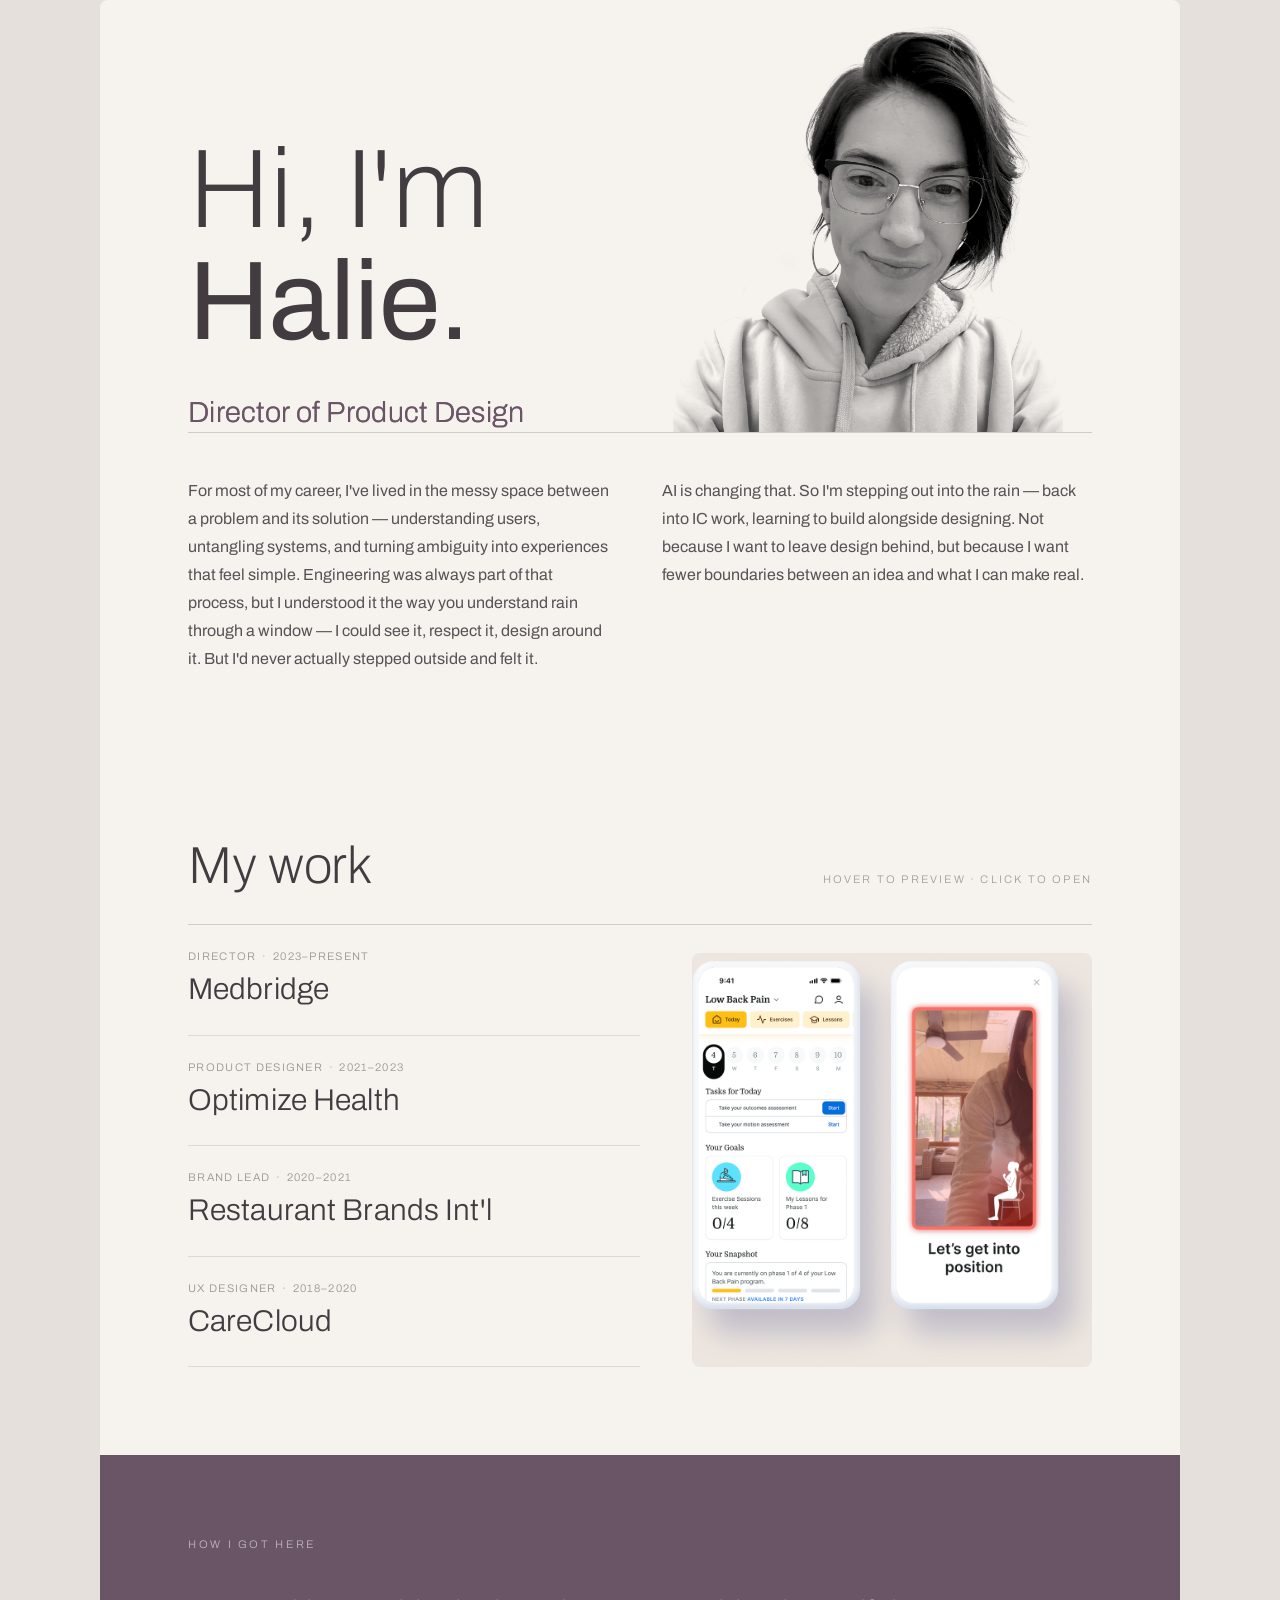
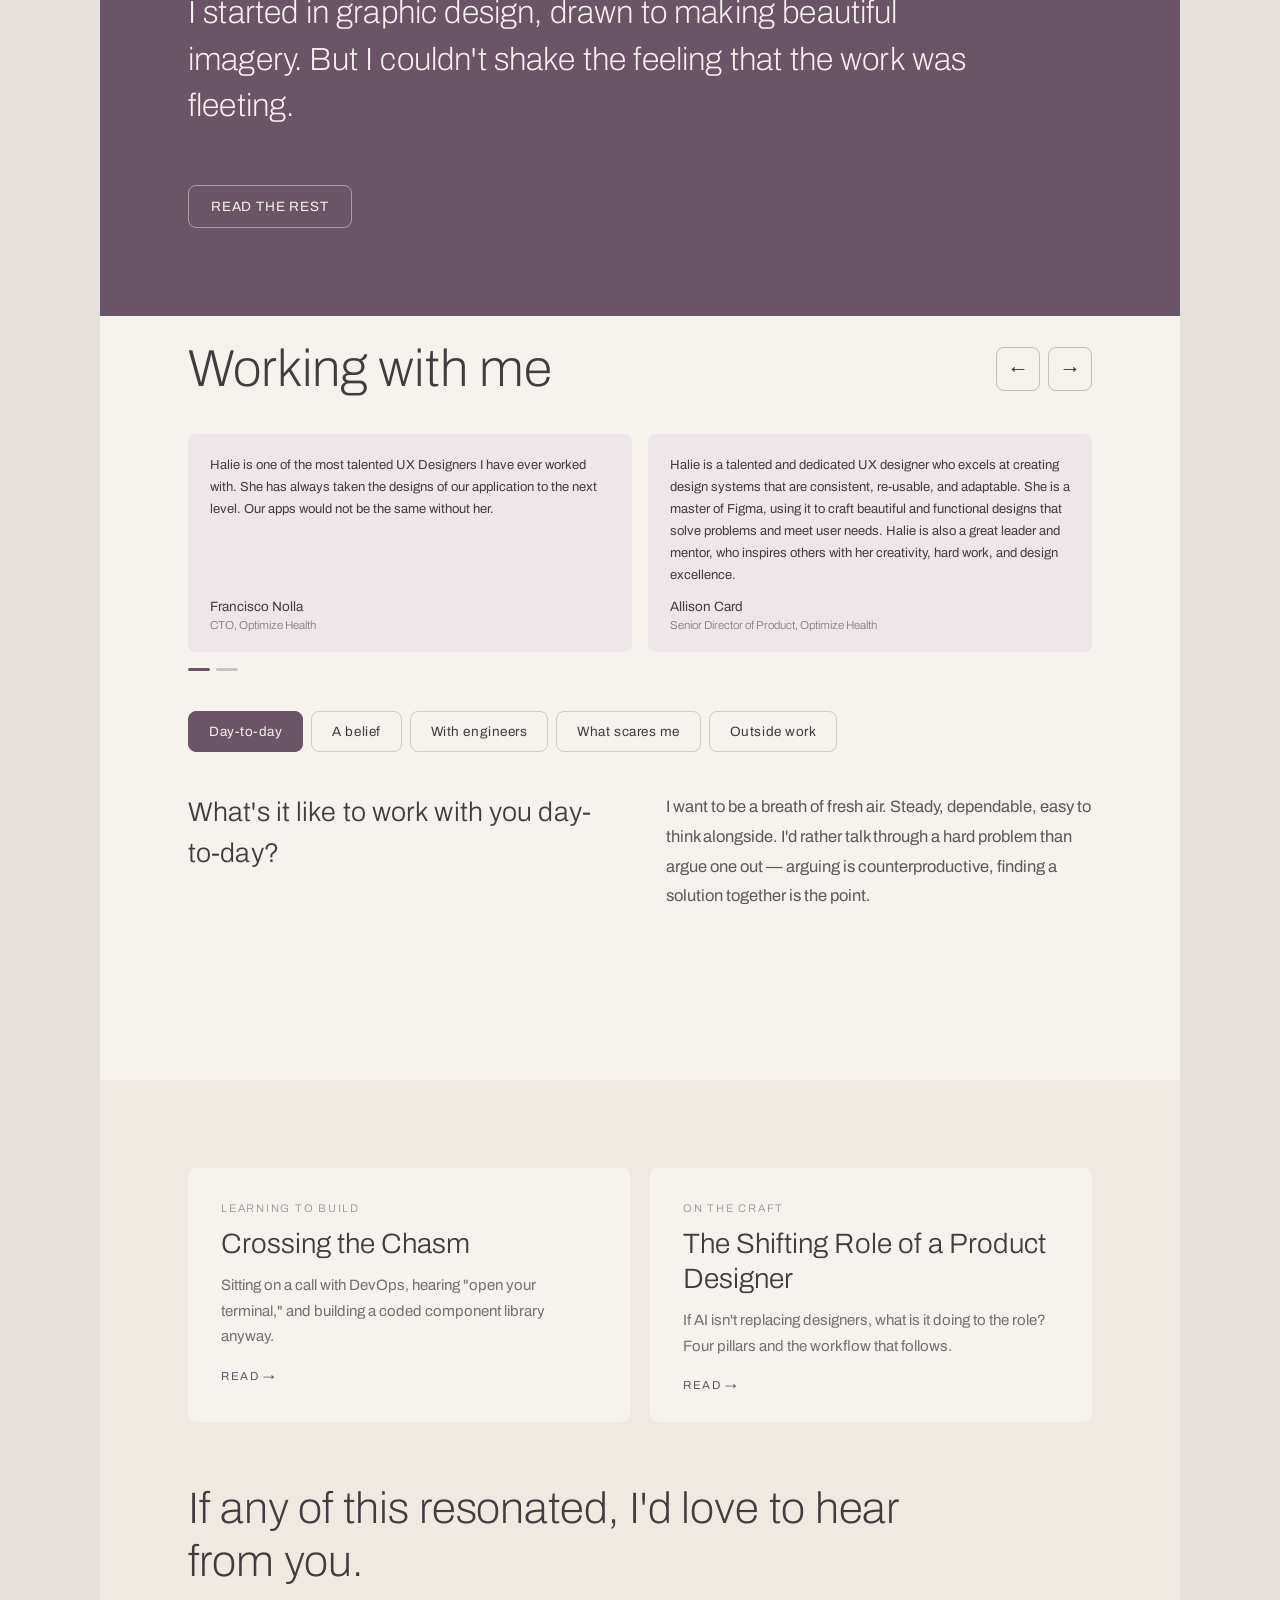
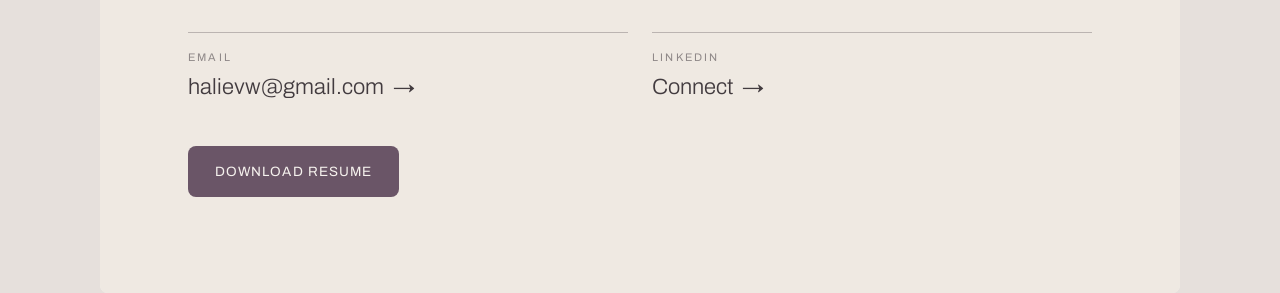
==== commit 00d63640: "Drop the resume button arrow; rework Medbridge chapter three The button is now just its label on all" ====
--- a/index.html
+++ b/index.html
@@ -4,7 +4,7 @@
 <meta charset="utf-8">
 <meta name="viewport" content="width=device-width, initial-scale=1">
 <title>Halie — Product Designer</title>
-<link rel="stylesheet" href="styles.css?v=202609011415">
+<link rel="stylesheet" href="styles.css?v=202609011519">
 <style>
 @keyframes gSlice{0%{clip-path:inset(0 0 84% 0);transform:translateX(-5px)}20%{clip-path:inset(26% 0 52% 0);transform:translateX(6px)}40%{clip-path:inset(58% 0 20% 0);transform:translateX(-7px)}60%{clip-path:inset(10% 0 72% 0);transform:translateX(4px)}80%{clip-path:inset(76% 0 2% 0);transform:translateX(-3px)}100%{clip-path:inset(0 0 0 0);transform:none}}
 @keyframes gGhostA{0%,100%{transform:translate(0,0);clip-path:inset(0 0 0 0)}25%{transform:translate(-4px,-2px);clip-path:inset(0 0 62% 0)}50%{transform:translate(3px,1px);clip-path:inset(44% 0 26% 0)}75%{transform:translate(-2px,2px);clip-path:inset(70% 0 0 0)}}
@@ -465,12 +465,12 @@
       </a>
     </div>
     <div class="contact-actions">
-      <a href="HalieStrike_Resume.pdf" class="btn btn-primary" download>Download resume <span style="font-size:15px">↓</span></a>
+      <a href="HalieStrike_Resume.pdf" class="btn btn-primary" download>Download resume</a>
     </div>
   </section>
 
 </main>
 
-<script src="homepage.js?v=202609011415"></script>
+<script src="homepage.js?v=202609011519"></script>
 </body>
 </html>
